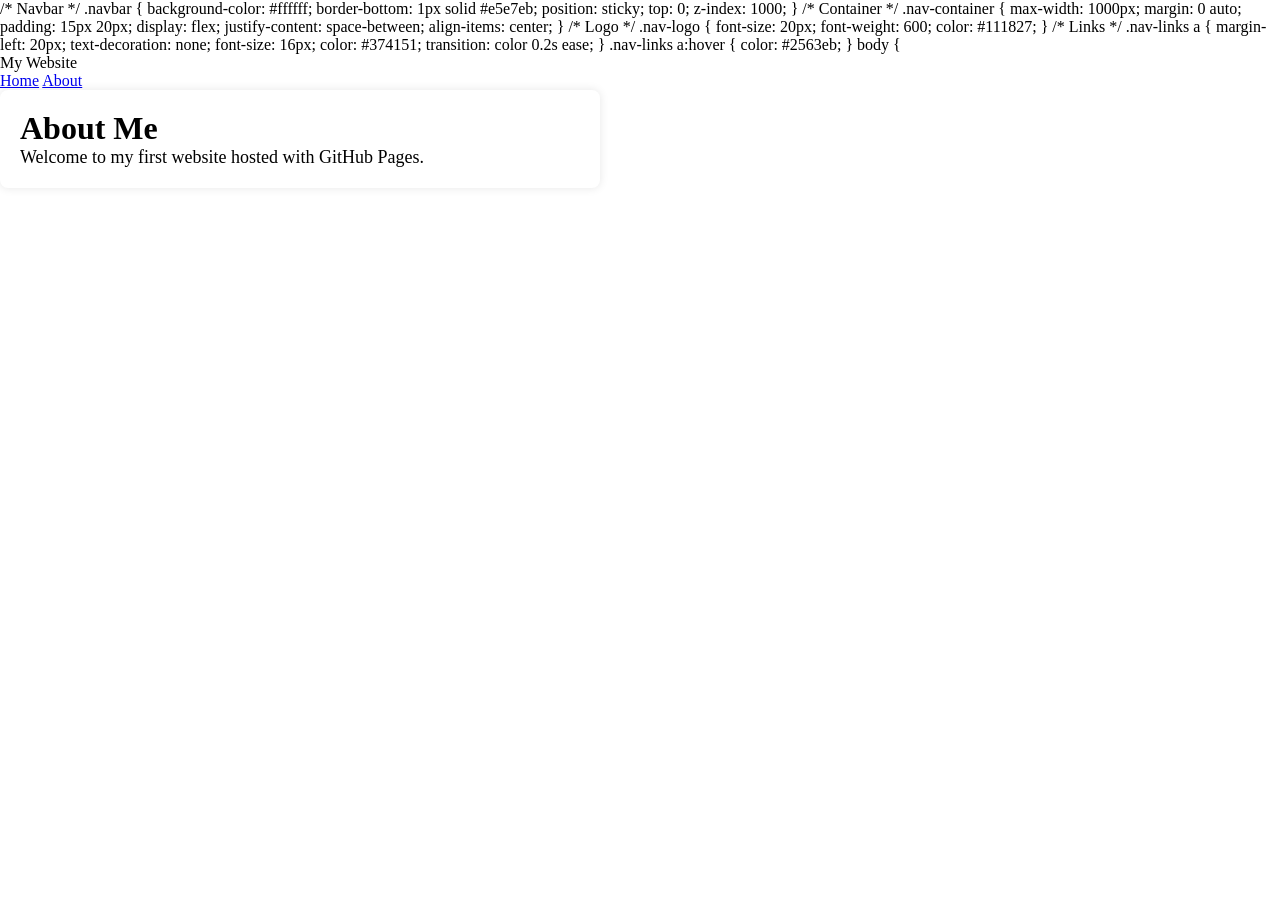
==== about.html @ 47076686 "Update about.html" ====
<!DOCTYPE html>
<html>
<head>
    <meta charset="UTF-8">
    <title>About Me</title>
    <style>
        /* Reset default browser spacing */
* {
    margin: 0;
    padding: 0;
    box-sizing: border-box;
}

            font-family: Arial, sans-serif;
            background: #f0f7ff;
            padding: 40px;
        }
        h1 {
            color: #0057b7;
        }
        p {
            font-size: 18px;
        }
        .box {
            padding: 20px;
            background: white;
            border-radius: 8px;
            box-shadow: 0px 0px 10px rgba(0,0,0,0.1);
            max-width: 600px;
        }
    </style>
</head>
<body>
    /* Navbar */
.navbar {
    background-color: #ffffff;
    border-bottom: 1px solid #e5e7eb;
    position: sticky;
    top: 0;
    z-index: 1000;
}

/* Container */
.nav-container {
    max-width: 1000px;
    margin: 0 auto;
    padding: 15px 20px;
    display: flex;
    justify-content: space-between;
    align-items: center;
}

/* Logo */
.nav-logo {
    font-size: 20px;
    font-weight: 600;
    color: #111827;
}

/* Links */
.nav-links a {
    margin-left: 20px;
    text-decoration: none;
    font-size: 16px;
    color: #374151;
    transition: color 0.2s ease;
}

.nav-links a:hover {
    color: #2563eb;
}
        body {
            <nav class="navbar">
    <div class="nav-container">
        <div class="nav-logo">
            My Website
        </div>
        <div class="nav-links">
            <a href="index.html">Home</a>
            <a href="about.html">About</a>
        </div>
    </div>
</nav>
    <div class="box">
        <h1>About Me</h1>
        <p>Welcome to my first website hosted with GitHub Pages.</p>
    </div>
</body>
</html>
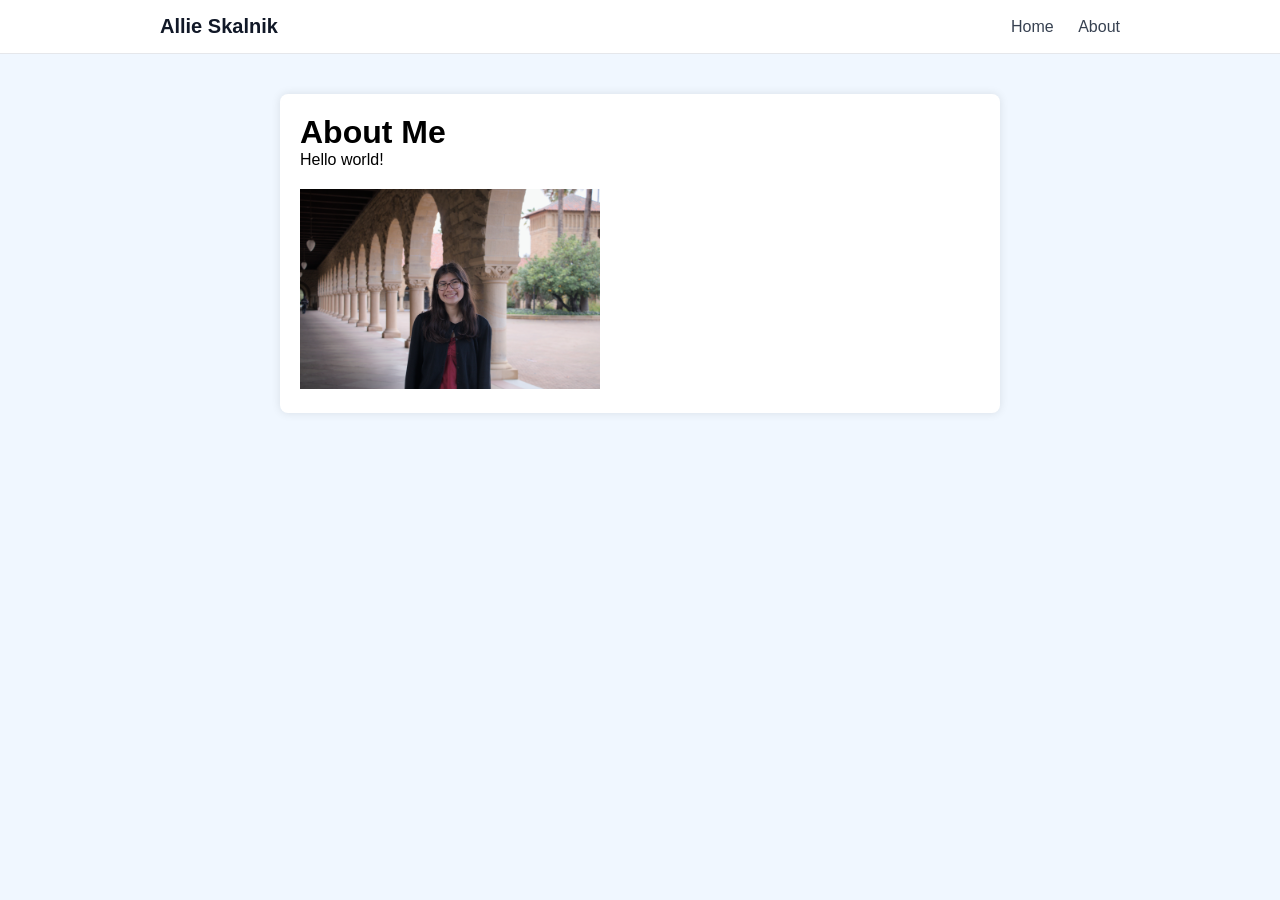
==== commit e453bc6a: "Update about.html" ====
--- a/about.html
+++ b/about.html
@@ -3,87 +3,94 @@
 <head>
     <meta charset="UTF-8">
     <title>About Me</title>
+
     <style>
         /* Reset default browser spacing */
-* {
-    margin: 0;
-    padding: 0;
-    box-sizing: border-box;
-}
+        * {
+            margin: 0;
+            padding: 0;
+            box-sizing: border-box;
+        }
 
+        body {
             font-family: Arial, sans-serif;
             background: #f0f7ff;
+        }
+
+        /* Navbar */
+        .navbar {
+            background-color: #ffffff;
+            border-bottom: 1px solid #e5e7eb;
+            position: sticky;
+            top: 0;
+            z-index: 1000;
+        }
+
+        .nav-container {
+            max-width: 1000px;
+            margin: 0 auto;
+            padding: 15px 20px;
+            display: flex;
+            justify-content: space-between;
+            align-items: center;
+        }
+
+        .nav-logo {
+            font-size: 20px;
+            font-weight: 600;
+            color: #111827;
+        }
+
+        .nav-links a {
+            margin-left: 20px;
+            text-decoration: none;
+            font-size: 16px;
+            color: #374151;
+            transition: color 0.2s ease;
+        }
+
+        .nav-links a:hover {
+            color: #2563eb;
+        }
+
+        /* Main content */
+        main {
             padding: 40px;
+            max-width: 800px;
+            margin: auto;
         }
-        h1 {
-            color: #0057b7;
-        }
-        p {
-            font-size: 18px;
-        }
+
         .box {
             padding: 20px;
             background: white;
             border-radius: 8px;
             box-shadow: 0px 0px 10px rgba(0,0,0,0.1);
-            max-width: 600px;
         }
     </style>
 </head>
+
 <body>
-    /* Navbar */
-.navbar {
-    background-color: #ffffff;
-    border-bottom: 1px solid #e5e7eb;
-    position: sticky;
-    top: 0;
-    z-index: 1000;
-}
 
-/* Container */
-.nav-container {
-    max-width: 1000px;
-    margin: 0 auto;
-    padding: 15px 20px;
-    display: flex;
-    justify-content: space-between;
-    align-items: center;
-}
+    <!-- NAVBAR -->
+    <nav class="navbar">
+        <div class="nav-container">
+            <div class="nav-logo">Allie Skalnik</div>
+            <div class="nav-links">
+                <a href="index.html">Home</a>
+                <a href="about.html">About</a>
+            </div>
+        </div>
+    </nav>
 
-/* Logo */
-.nav-logo {
-    font-size: 20px;
-    font-weight: 600;
-    color: #111827;
-}
+    <!-- PAGE CONTENT -->
+    <main>
+        <div class="box">
+            <h1>About Me</h1>
+            <p>Hello world!</p>
 
-/* Links */
-.nav-links a {
-    margin-left: 20px;
-    text-decoration: none;
-    font-size: 16px;
-    color: #374151;
-    transition: color 0.2s ease;
-}
+            <img src="images/IMG_4866.jpg" width="300" style="margin-top:20px;">
+        </div>
+    </main>
 
-.nav-links a:hover {
-    color: #2563eb;
-}
-        body {
-            <nav class="navbar">
-    <div class="nav-container">
-        <div class="nav-logo">
-            My Website
-        </div>
-        <div class="nav-links">
-            <a href="index.html">Home</a>
-            <a href="about.html">About</a>
-        </div>
-    </div>
-</nav>
-    <div class="box">
-        <h1>About Me</h1>
-        <p>Welcome to my first website hosted with GitHub Pages.</p>
-    </div>
 </body>
 </html>
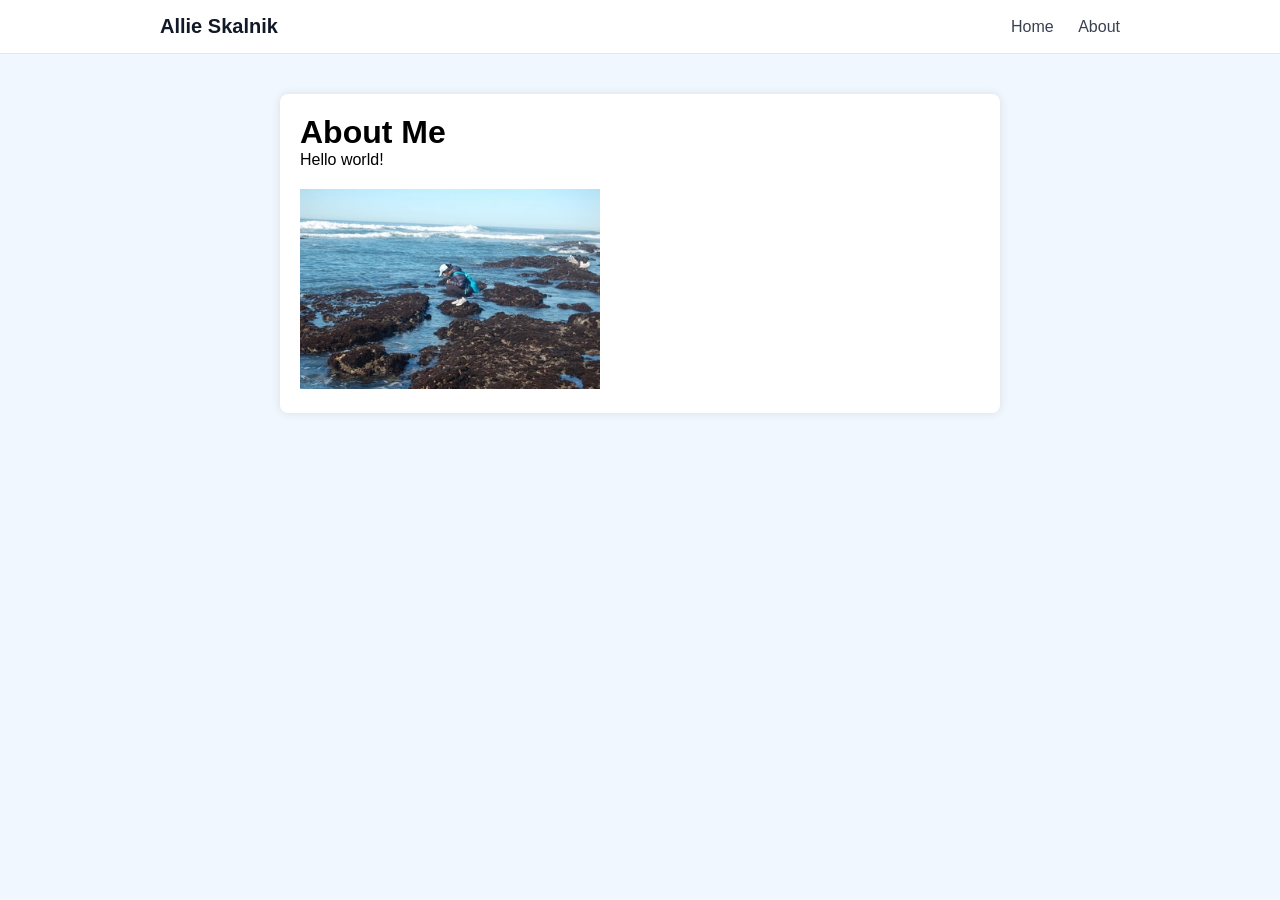
==== commit f619ba2f: "Update about.html" ====
--- a/about.html
+++ b/about.html
@@ -88,7 +88,7 @@
             <h1>About Me</h1>
             <p>Hello world!</p>
 
-            <img src="images/IMG_4866.jpg" width="300" style="margin-top:20px;">
+            <img src="images/09403C8F-CD41-4C44-B685-CED16EF89EC8_4_5005_c.jpeg" width="300" style="margin-top:20px;">
         </div>
     </main>
 
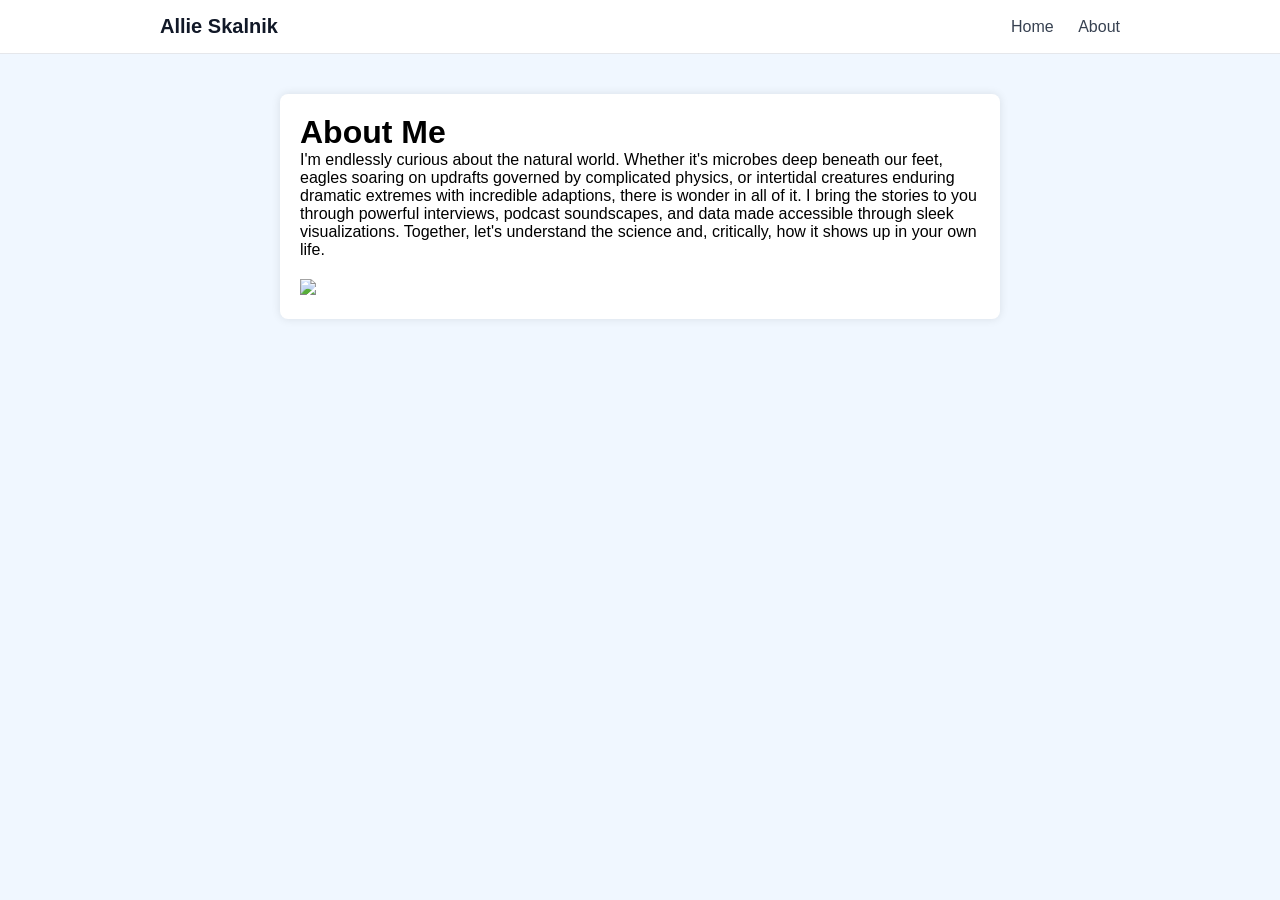
==== commit 6c1900b9: "Update about.html" ====
--- a/about.html
+++ b/about.html
@@ -86,9 +86,9 @@
     <main>
         <div class="box">
             <h1>About Me</h1>
-            <p>Hello world!</p>
+            <p>I'm endlessly curious about the natural world. Whether it's microbes deep beneath our feet, eagles soaring on updrafts governed by complicated physics, or intertidal creatures enduring dramatic extremes with incredible adaptions, there is wonder in all of it. I bring the stories to you through powerful interviews, podcast soundscapes, and data made accessible through sleek visualizations. Together, let's understand the science and, critically, how it shows up in your own life.</p>
 
-            <img src="images/09403C8F-CD41-4C44-B685-CED16EF89EC8_4_5005_c.jpeg" width="300" style="margin-top:20px;">
+            <img src="images/DSC_3576.JPG" width="300" style="margin-top:20px;">
         </div>
     </main>
 
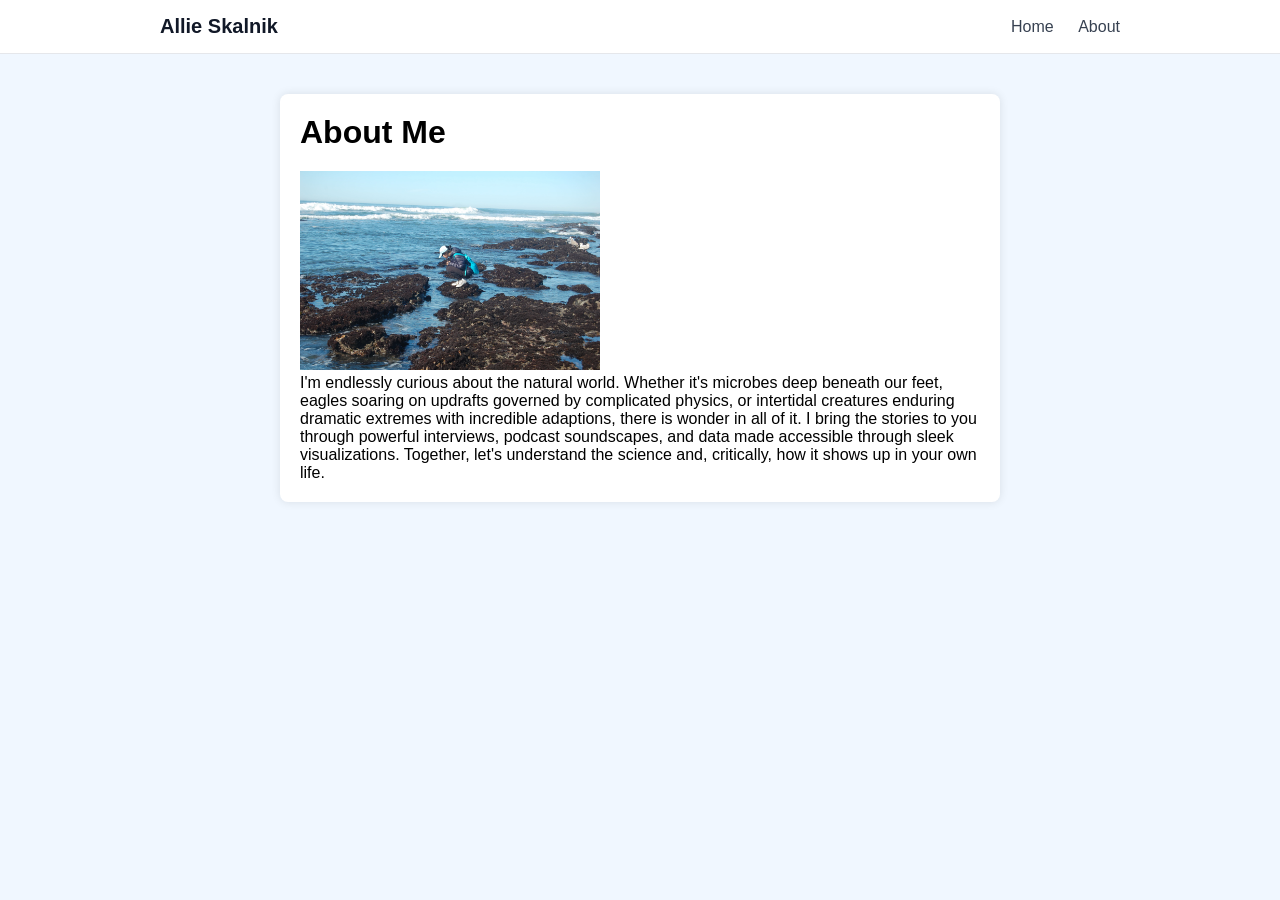
==== commit fecaed41: "Update about.html" ====
--- a/about.html
+++ b/about.html
@@ -86,9 +86,10 @@
     <main>
         <div class="box">
             <h1>About Me</h1>
+            <img src="images/DSC_3576.JPG" width="300" style="margin-top:20px;">
             <p>I'm endlessly curious about the natural world. Whether it's microbes deep beneath our feet, eagles soaring on updrafts governed by complicated physics, or intertidal creatures enduring dramatic extremes with incredible adaptions, there is wonder in all of it. I bring the stories to you through powerful interviews, podcast soundscapes, and data made accessible through sleek visualizations. Together, let's understand the science and, critically, how it shows up in your own life.</p>
 
-            <img src="images/DSC_3576.JPG" width="300" style="margin-top:20px;">
+         
         </div>
     </main>
 
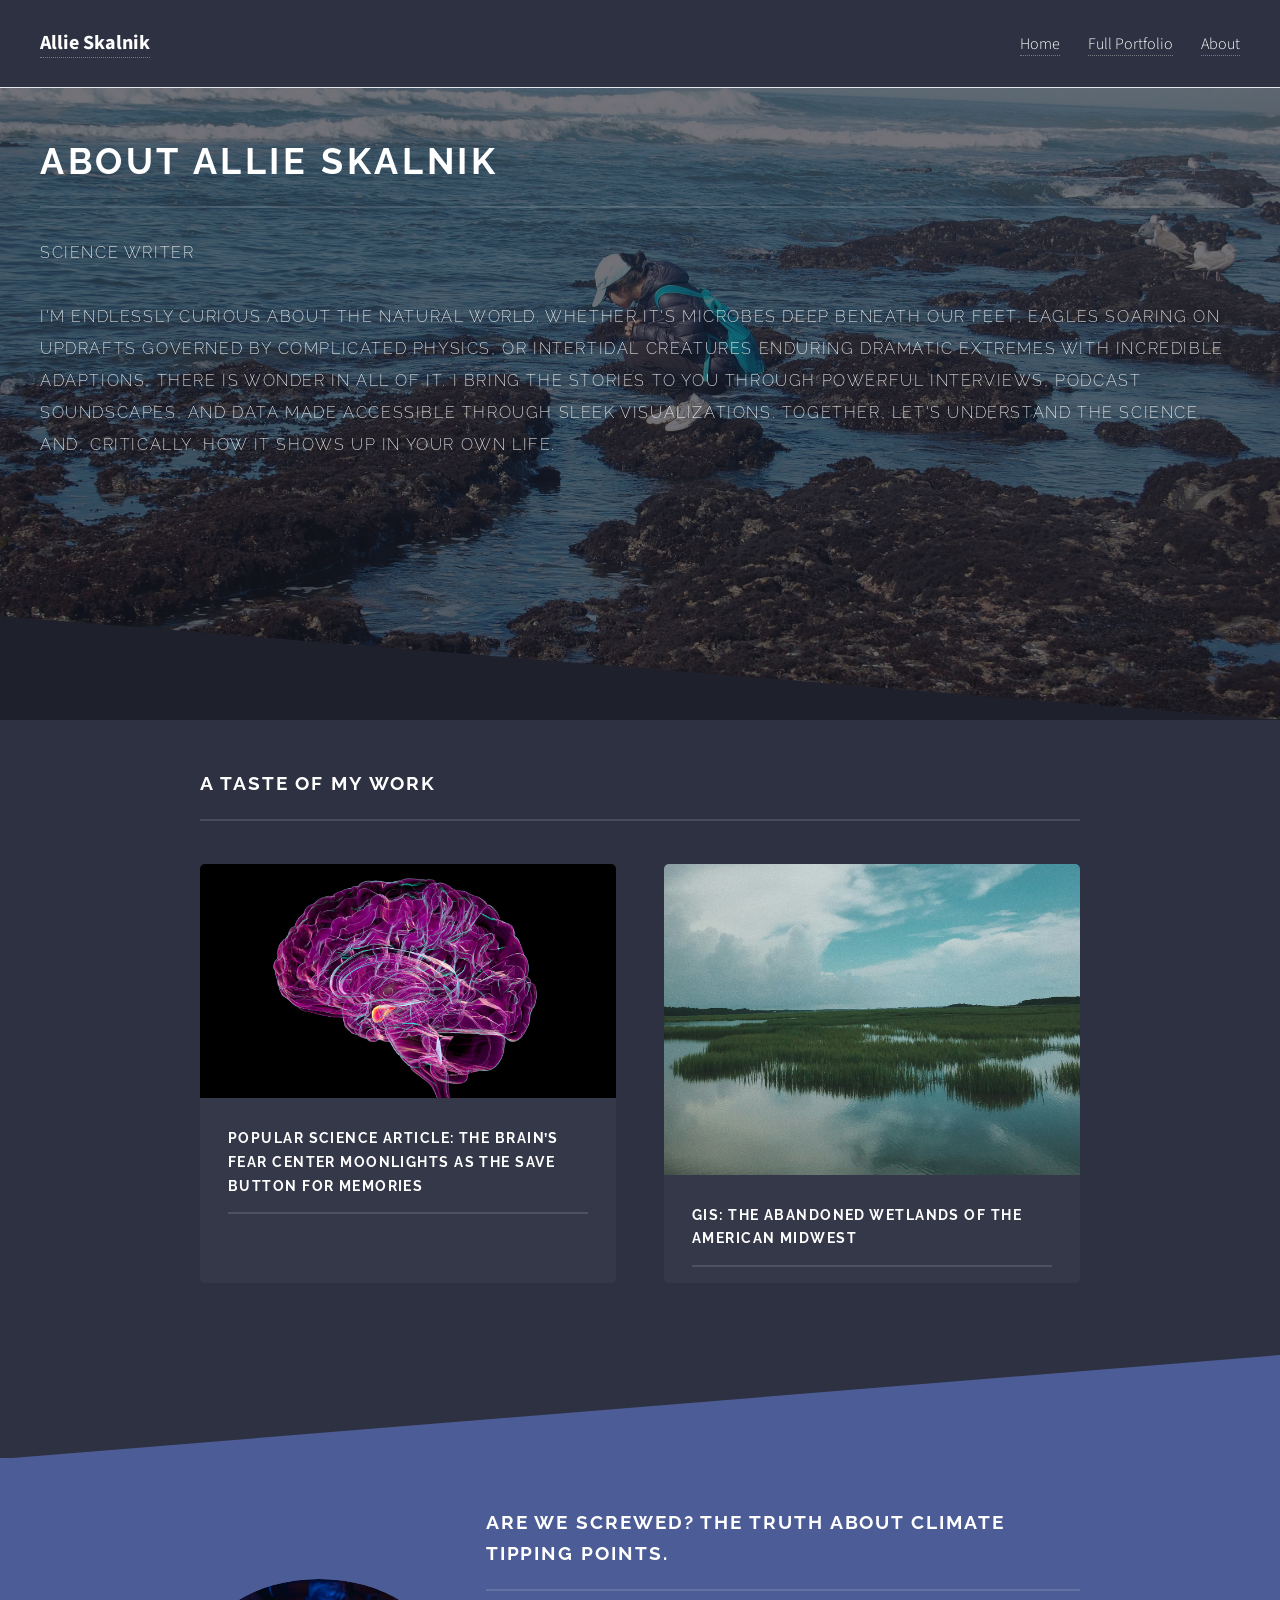
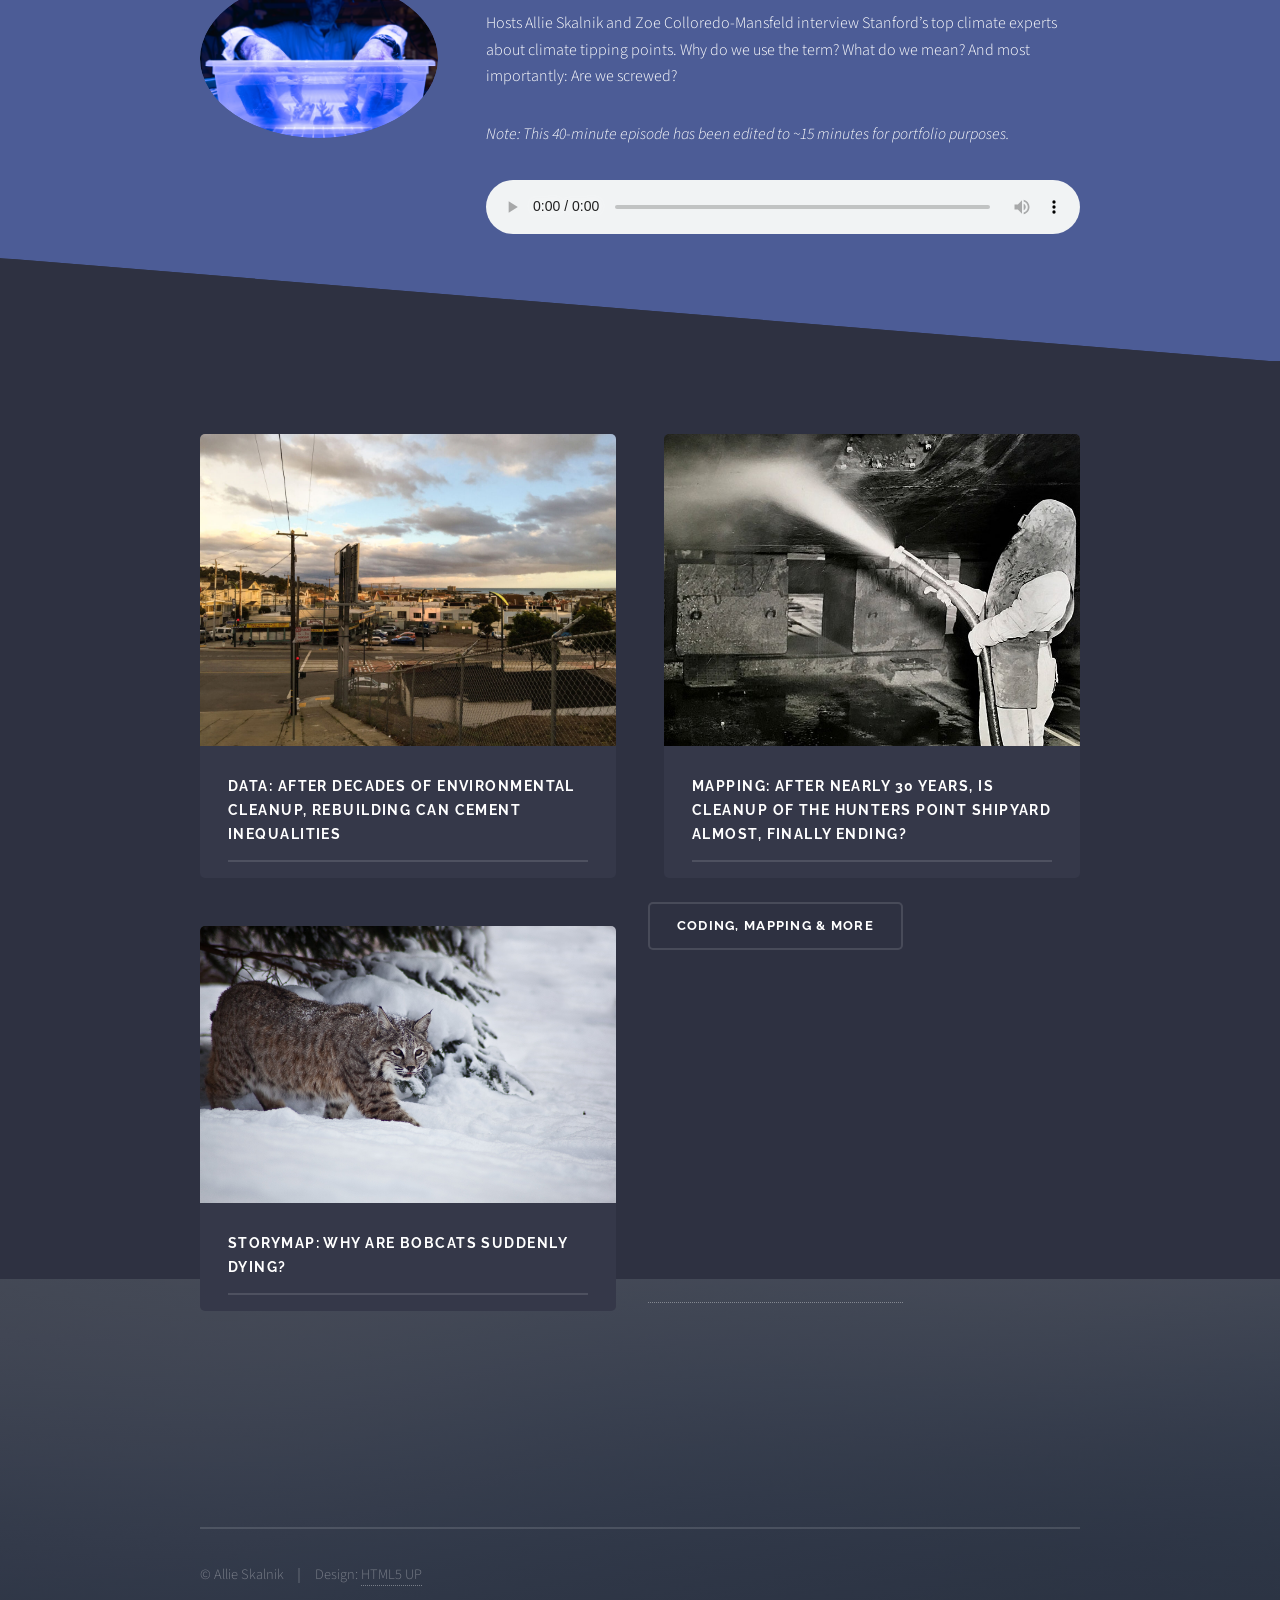
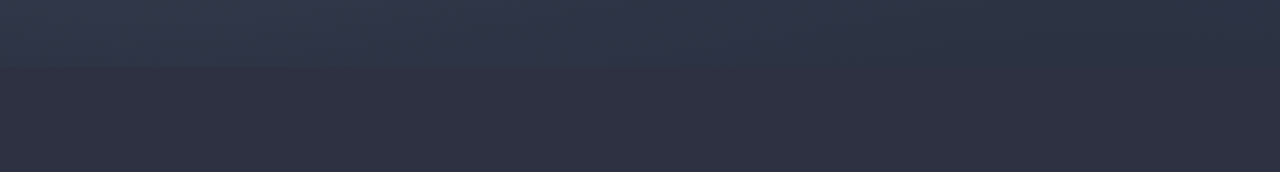
==== commit 1a2d25c4: "Update about.html" ====
--- a/about.html
+++ b/about.html
@@ -1,97 +1,149 @@
-<!DOCTYPE html>
+<!DOCTYPE HTML>
+<!--
+	Solid State by HTML5 UP
+	html5up.net | @ajlkn
+	Free for personal and commercial use under the CCA 3.0 license (html5up.net/license)
+-->
 <html>
-<head>
-    <meta charset="UTF-8">
-    <title>About Me</title>
+	<head>
+		<title>Allie Skalnik Portfolio</title>
+		<meta charset="utf-8" />
+		<meta name="viewport" content="width=device-width, initial-scale=1, user-scalable=no" />
+		<link rel="stylesheet" href="assets/css/main.css" />
+		<noscript><link rel="stylesheet" href="assets/css/noscript.css" /></noscript>
+	</head>
+	<body class="is-preload">
 
-    <style>
-        /* Reset default browser spacing */
-        * {
-            margin: 0;
-            padding: 0;
-            box-sizing: border-box;
-        }
+		<!-- Page Wrapper -->
+			<div id="page-wrapper">
 
-        body {
-            font-family: Arial, sans-serif;
-            background: #f0f7ff;
-        }
+				<!-- Header -->
+					<header id="header">
+					<div class="nav-bar">
+						<div class="nav-left">
+							<a href="index.html" class="logo">Allie Skalnik</a>
+						</div>
+						
+						<div class="nav-right">
+							<a href="index.html">Home</a>
+							<a href="portfolio.html">Full Portfolio</a>
+							<a href="about.html">About</a>
+						</div>
+					</div>
+				</header>
 
-        /* Navbar */
-        .navbar {
-            background-color: #ffffff;
-            border-bottom: 1px solid #e5e7eb;
-            position: sticky;
-            top: 0;
-            z-index: 1000;
-        }
+				<!-- Banner -->
+					<section id="banner" style="background-image: url('images/DSC_3576.JPG');">
+						<div class="inner banner-flex">
+							<div class="banner-text">
+								<h2>About Allie Skalnik</h2>
+								<p>Science Writer</p>
+                                <p>I'm endlessly curious about the natural world. Whether it's microbes deep beneath our feet, eagles soaring on updrafts governed by complicated physics, or intertidal creatures enduring dramatic extremes with incredible adaptions, there is wonder in all of it. I bring the stories to you through powerful interviews, podcast soundscapes, and data made accessible through sleek visualizations. Together, let's understand the science and, critically, how it shows up in your own life.</p>
+							
+					</section>
 
-        .nav-container {
-            max-width: 1000px;
-            margin: 0 auto;
-            padding: 15px 20px;
-            display: flex;
-            justify-content: space-between;
-            align-items: center;
-        }
+				<!-- Wrapper -->
+					<section id="wrapper">
 
-        .nav-logo {
-            font-size: 20px;
-            font-weight: 600;
-            color: #111827;
-        }
+<!-- A taste of my work -->
+<section id="four" class="wrapper alt style1">
+	<div class="inner">
+		<h2 class="major">A taste of my work</h2>
 
-        .nav-links a {
-            margin-left: 20px;
-            text-decoration: none;
-            font-size: 16px;
-            color: #374151;
-            transition: color 0.2s ease;
-        }
+		<section class="features">
 
-        .nav-links a:hover {
-            color: #2563eb;
-        }
+			<article>
+				<a href="https://www.sciencenews.org/article/brain-amygdala-neuron-saves-memories" class="image">
+					<img src="images/article26.jpg" alt="" />
+				</a>
+				<h3 class="major">Popular science article: The brain’s fear center moonlights as the save button for memories</h3>
+			</article>
 
-        /* Main content */
-        main {
-            padding: 40px;
-            max-width: 800px;
-            margin: auto;
-        }
+			<article>
+				<a href="https://storymaps.arcgis.com/stories/51f73ac2836f496fa239f3d05a4174ec" class="image">
+					<img src="images/article19.jpg" alt="" />
+				</a>
+				<h3 class="major">GIS: The abandoned wetlands of the American Midwest</h3>
+			</article>
+			
 
-        .box {
-            padding: 20px;
-            background: white;
-            border-radius: 8px;
-            box-shadow: 0px 0px 10px rgba(0,0,0,0.1);
-        }
-    </style>
-</head>
+  		</section>
+	</div>
 
-<body>
+						<!-- Featured Audio Section -->
+<section id="one" class="wrapper spotlight style1">
+	<div class="inner">
+		<a href="#" class="image"><img src="images/audio-feature.jpeg" alt="" /></a>
+		<div class="content">
+			<h2 class="major">Are we screwed? The truth about climate tipping points.</h2>
+			<p>
+				Hosts Allie Skalnik and Zoe Colloredo-Mansfeld interview Stanford’s top climate experts about climate tipping points. 
+				Why do we use the term? What do we mean? And most importantly: Are we screwed?
+			</p>
+			<p><em>Note: This 40-minute episode has been edited to ~15 minutes for portfolio purposes.</em></p>
 
-    <!-- NAVBAR -->
-    <nav class="navbar">
-        <div class="nav-container">
-            <div class="nav-logo">Allie Skalnik</div>
-            <div class="nav-links">
-                <a href="index.html">Home</a>
-                <a href="about.html">About</a>
-            </div>
-        </div>
-    </nav>
+			<audio controls style="width:100%;">
+				<source src="images/podcast-snippet.mp3" type="audio/mpeg">
+			</audio>
+		</div>
+	</div>
+</section>
 
-    <!-- PAGE CONTENT -->
-    <main>
-        <div class="box">
-            <h1>About Me</h1>
-            <img src="images/DSC_3576.JPG" width="300" style="margin-top:20px;">
-            <p>I'm endlessly curious about the natural world. Whether it's microbes deep beneath our feet, eagles soaring on updrafts governed by complicated physics, or intertidal creatures enduring dramatic extremes with incredible adaptions, there is wonder in all of it. I bring the stories to you through powerful interviews, podcast soundscapes, and data made accessible through sleek visualizations. Together, let's understand the science and, critically, how it shows up in your own life.</p>
+<!-- A taste of my work -->
+<section id="four" class="wrapper alt style1">
+	<div class="inner">
 
-         
-        </div>
-    </main>
+		<section class="features">
 
-</body>
+            <article>
+				<a href="https://andthewest.stanford.edu/2026/after-decades-of-environmental-cleanup-rebuilding-can-cement-inequalities/" class="image">
+					<img src="images/article0.jpg" alt="" />
+				</a>
+				<h3 class="major">Data: After decades of environmental cleanup, rebuilding can cement inequalities</h3>
+			</article>
+            
+			<article>
+				<a href="https://missionlocal.org/2025/10/sf-hunters-point-shipyard-superfund-timeline/" class="image">
+					<img src="images/article1.jpeg" alt="" />
+				</a>
+				<h3 class="major">Mapping: After nearly 30 years, is cleanup of the Hunters Point Shipyard almost, finally ending?</h3>
+			</article>
+
+			<article>
+				<a href="https://storymaps.arcgis.com/stories/4eab6ba2f1894ec8ad76f4144fd18264" class="image">
+					<img src="images/article20.jpg" alt="" />
+				</a>
+				<h3 class="major">Storymap: Why are bobcats suddenly dying?</h3>
+			</article>
+
+			<ul class="actions">
+			<a href="https://stanford.digication.com/allie-skalniks-nsc-eportfolio/home">
+				<button>Coding, Mapping & More</button>
+			</a>
+										
+
+		</section>
+	</div>
+
+
+				<!-- Footer -->
+					<section id="footer">
+						<div class="inner">
+							<ul class="copyright">
+								<li>&copy; Allie Skalnik</li><li>Design: <a href="http://html5up.net">HTML5 UP</a></li>
+							</ul>
+						</div>
+					</section>
+
+			</div>
+
+		<!-- Scripts -->
+			<script src="assets/js/jquery.min.js"></script>
+			<script src="assets/js/jquery.scrollex.min.js"></script>
+			<script src="assets/js/browser.min.js"></script>
+			<script src="assets/js/breakpoints.min.js"></script>
+			<script src="assets/js/util.js"></script>
+			<script src="assets/js/main.js"></script>
+
+	</body>
 </html>
--- a/assets/css/main.css
+++ b/assets/css/main.css
@@ -0,0 +1,4283 @@
+@import url(fontawesome-all.min.css);
+@import url("https://fonts.googleapis.com/css?family=Raleway:200,700|Source+Sans+Pro:300,600,300italic,600italic");
+
+/*
+	Solid State by HTML5 UP
+	html5up.net | @ajlkn
+	Free for personal and commercial use under the CCA 3.0 license (html5up.net/license)
+*/
+
+html, body, div, span, applet, object,
+iframe, h1, h2, h3, h4, h5, h6, p, blockquote,
+pre, a, abbr, acronym, address, big, cite,
+code, del, dfn, em, img, ins, kbd, q, s, samp,
+small, strike, strong, sub, sup, tt, var, b,
+u, i, center, dl, dt, dd, ol, ul, li, fieldset,
+form, label, legend, table, caption, tbody,
+tfoot, thead, tr, th, td, article, aside,
+canvas, details, embed, figure, figcaption,
+footer, header, hgroup, menu, nav, output, ruby,
+section, summary, time, mark, audio, video {
+	margin: 0;
+	padding: 0;
+	border: 0;
+	font-size: 100%;
+	font: inherit;
+	vertical-align: baseline;}
+
+article, aside, details, figcaption, figure,
+footer, header, hgroup, menu, nav, section {
+	display: block;}
+
+body {
+	line-height: 1;
+}
+
+ol, ul {
+	list-style: none;
+}
+
+blockquote, q {
+	quotes: none;
+}
+
+	blockquote:before, blockquote:after, q:before, q:after {
+		content: '';
+		content: none;
+	}
+
+table {
+	border-collapse: collapse;
+	border-spacing: 0;
+}
+
+body {
+	-webkit-text-size-adjust: none;
+}
+
+mark {
+	background-color: transparent;
+	color: inherit;
+}
+
+input::-moz-focus-inner {
+	border: 0;
+	padding: 0;
+}
+
+input, select, textarea {
+	-moz-appearance: none;
+	-webkit-appearance: none;
+	-ms-appearance: none;
+	appearance: none;
+}
+
+/* Basic */
+
+	@-ms-viewport {
+		width: device-width;
+	}
+
+	body {
+		-ms-overflow-style: scrollbar;
+	}
+
+	@media screen and (max-width: 480px) {
+
+		html, body {
+			min-width: 320px;
+		}
+
+	}
+
+	html {
+		box-sizing: border-box;
+	}
+
+	*, *:before, *:after {
+		box-sizing: inherit;
+	}
+
+	body {
+		background-color: #2e3141;
+		background-image: linear-gradient(to top, rgba(46, 49, 65, 0.8), rgba(46, 49, 65, 0.8)), url("../../images/bg.jpg");
+		background-size: auto,
+ cover;
+		background-attachment: fixed,
+ fixed;
+		background-position: center,
+ center;
+	}
+
+		body.is-preload *, body.is-preload *:before, body.is-preload *:after {
+			-moz-animation: none !important;
+			-webkit-animation: none !important;
+			-ms-animation: none !important;
+			animation: none !important;
+			-moz-transition: none !important;
+			-webkit-transition: none !important;
+			-ms-transition: none !important;
+			transition: none !important;
+		}
+
+/* Type */
+
+	body, input, select, textarea {
+		color: #ffffff;
+		font-family: "Source Sans Pro", Helvetica, sans-serif;
+		font-size: 16.5pt;
+		font-weight: 300;
+		line-height: 1.65;
+	}
+
+		@media screen and (max-width: 1680px) {
+
+			body, input, select, textarea {
+				font-size: 13pt;
+			}
+
+		}
+
+		@media screen and (max-width: 1280px) {
+
+			body, input, select, textarea {
+				font-size: 12pt;
+			}
+
+		}
+
+		@media screen and (max-width: 980px) {
+
+			body, input, select, textarea {
+				font-size: 12pt;
+			}
+
+		}
+
+		@media screen and (max-width: 736px) {
+
+			body, input, select, textarea {
+				font-size: 12pt;
+			}
+
+		}
+
+		@media screen and (max-width: 480px) {
+
+			body, input, select, textarea {
+				font-size: 12pt;
+			}
+
+		}
+
+	a {
+		-moz-transition: color 0.2s ease-in-out, border-bottom-color 0.2s ease-in-out;
+		-webkit-transition: color 0.2s ease-in-out, border-bottom-color 0.2s ease-in-out;
+		-ms-transition: color 0.2s ease-in-out, border-bottom-color 0.2s ease-in-out;
+		transition: color 0.2s ease-in-out, border-bottom-color 0.2s ease-in-out;
+		border-bottom: dotted 1px rgba(255, 255, 255, 0.35);
+		color: #ffffff;
+		text-decoration: none;
+	}
+
+		a:hover {
+			border-bottom-color: transparent;
+			color: #ffffff !important;
+		}
+
+		a.special:not(.button) {
+			text-decoration: none;
+			border-bottom: 0;
+			display: block;
+			font-family: Raleway, Helvetica, sans-serif;
+			font-size: 0.8em;
+			font-weight: 700;
+			letter-spacing: 0.1em;
+			margin: 0 0 2em 0;
+			text-transform: uppercase;
+		}
+
+			a.special:not(.button):before {
+				-moz-osx-font-smoothing: grayscale;
+				-webkit-font-smoothing: antialiased;
+				display: inline-block;
+				font-style: normal;
+				font-variant: normal;
+				text-rendering: auto;
+				line-height: 1;
+				text-transform: none !important;
+				font-family: 'Font Awesome 5 Free';
+				font-weight: 900;
+			}
+
+			a.special:not(.button):before {
+				-moz-transition: background-color 0.2s ease-in-out;
+				-webkit-transition: background-color 0.2s ease-in-out;
+				-ms-transition: background-color 0.2s ease-in-out;
+				transition: background-color 0.2s ease-in-out;
+				border-radius: 100%;
+				border: solid 2px rgba(255, 255, 255, 0.125);
+				content: '\f105';
+				display: inline-block;
+				font-size: 1.25em;
+				height: 2em;
+				line-height: 1.75em;
+				margin-right: 0.85em;
+				text-align: center;
+				text-indent: 0.15em;
+				vertical-align: middle;
+				width: 2em;
+			}
+
+			a.special:not(.button):hover:before {
+				background-color: rgba(255, 255, 255, 0.025);
+			}
+
+			a.special:not(.button):active:before {
+				background-color: rgba(255, 255, 255, 0.075);
+			}
+
+	strong, b {
+		color: #ffffff;
+		font-weight: 600;
+	}
+
+	em, i {
+		font-style: italic;
+	}
+
+	p {
+		margin: 0 0 2em 0;
+	}
+
+	h1, h2, h3, h4, h5, h6 {
+		color: #ffffff;
+		font-family: Raleway, Helvetica, sans-serif;
+		font-weight: 700;
+		letter-spacing: 0.1em;
+		margin: 0 0 1em 0;
+		text-transform: uppercase;
+	}
+
+		h1 a, h2 a, h3 a, h4 a, h5 a, h6 a {
+			color: inherit;
+			text-decoration: none;
+			border-bottom: 0;
+		}
+
+		h1 span, h2 span, h3 span, h4 span, h5 span, h6 span {
+			font-weight: 200;
+		}
+
+		h1.major, h2.major, h3.major, h4.major, h5.major, h6.major {
+			padding-bottom: 1em;
+			border-bottom: solid 2px rgba(255, 255, 255, 0.125);
+		}
+
+	h2 {
+		font-size: 1.2em;
+	}
+
+	h3 {
+		font-size: 0.9em;
+	}
+
+	h4 {
+		font-size: 0.7em;
+	}
+
+	h5 {
+		font-size: 0.7em;
+	}
+
+	h6 {
+		font-size: 0.7em;
+	}
+
+	@media screen and (max-width: 736px) {
+
+		h2 {
+			font-size: 1em;
+		}
+
+		h3 {
+			font-size: 0.8em;
+		}
+
+	}
+
+	sub {
+		font-size: 0.8em;
+		position: relative;
+		top: 0.5em;
+	}
+
+	sup {
+		font-size: 0.8em;
+		position: relative;
+		top: -0.5em;
+	}
+
+	blockquote {
+		border-left: solid 4px rgba(255, 255, 255, 0.125);
+		font-style: italic;
+		margin: 0 0 2em 0;
+		padding: 0.5em 0 0.5em 2em;
+	}
+
+	code {
+		background: rgba(255, 255, 255, 0.025);
+		border-radius: 5px;
+		border: solid 2px rgba(255, 255, 255, 0.125);
+		font-family: "Courier New", monospace;
+		font-size: 0.9em;
+		margin: 0 0.25em;
+		padding: 0.25em 0.65em;
+	}
+
+	pre {
+		-webkit-overflow-scrolling: touch;
+		font-family: "Courier New", monospace;
+		font-size: 0.9em;
+		margin: 0 0 2em 0;
+	}
+
+		pre code {
+			display: block;
+			line-height: 1.75em;
+			padding: 1em 1.5em;
+			overflow-x: auto;
+		}
+
+	hr {
+		border: 0;
+		border-bottom: solid 2px rgba(255, 255, 255, 0.125);
+		margin: 2.5em 0;
+	}
+
+		hr.major {
+			margin: 4em 0;
+		}
+
+	.align-left {
+		text-align: left;
+	}
+
+	.align-center {
+		text-align: center;
+	}
+
+	.align-right {
+		text-align: right;
+	}
+
+/* Row */
+
+	.row {
+		display: flex;
+		flex-wrap: wrap;
+		box-sizing: border-box;
+		align-items: stretch;
+	}
+
+		.row > * {
+			box-sizing: border-box;
+		}
+
+		.row.gtr-uniform > * > :last-child {
+			margin-bottom: 0;
+		}
+
+		.row.aln-left {
+			justify-content: flex-start;
+		}
+
+		.row.aln-center {
+			justify-content: center;
+		}
+
+		.row.aln-right {
+			justify-content: flex-end;
+		}
+
+		.row.aln-top {
+			align-items: flex-start;
+		}
+
+		.row.aln-middle {
+			align-items: center;
+		}
+
+		.row.aln-bottom {
+			align-items: flex-end;
+		}
+
+		.row > .imp {
+			order: -1;
+		}
+
+		.row > .col-1 {
+			width: 8.33333%;
+		}
+
+		.row > .off-1 {
+			margin-left: 8.33333%;
+		}
+
+		.row > .col-2 {
+			width: 16.66667%;
+		}
+
+		.row > .off-2 {
+			margin-left: 16.66667%;
+		}
+
+		.row > .col-3 {
+			width: 25%;
+		}
+
+		.row > .off-3 {
+			margin-left: 25%;
+		}
+
+		.row > .col-4 {
+			width: 33.33333%;
+		}
+
+		.row > .off-4 {
+			margin-left: 33.33333%;
+		}
+
+		.row > .col-5 {
+			width: 41.66667%;
+		}
+
+		.row > .off-5 {
+			margin-left: 41.66667%;
+		}
+
+		.row > .col-6 {
+			width: 50%;
+		}
+
+		.row > .off-6 {
+			margin-left: 50%;
+		}
+
+		.row > .col-7 {
+			width: 58.33333%;
+		}
+
+		.row > .off-7 {
+			margin-left: 58.33333%;
+		}
+
+		.row > .col-8 {
+			width: 66.66667%;
+		}
+
+		.row > .off-8 {
+			margin-left: 66.66667%;
+		}
+
+		.row > .col-9 {
+			width: 75%;
+		}
+
+		.row > .off-9 {
+			margin-left: 75%;
+		}
+
+		.row > .col-10 {
+			width: 83.33333%;
+		}
+
+		.row > .off-10 {
+			margin-left: 83.33333%;
+		}
+
+		.row > .col-11 {
+			width: 91.66667%;
+		}
+
+		.row > .off-11 {
+			margin-left: 91.66667%;
+		}
+
+		.row > .col-12 {
+			width: 100%;
+		}
+
+		.row > .off-12 {
+			margin-left: 100%;
+		}
+
+		.row.gtr-0 {
+			margin-top: 0;
+			margin-left: 0em;
+		}
+
+			.row.gtr-0 > * {
+				padding: 0 0 0 0em;
+			}
+
+			.row.gtr-0.gtr-uniform {
+				margin-top: 0em;
+			}
+
+				.row.gtr-0.gtr-uniform > * {
+					padding-top: 0em;
+				}
+
+		.row.gtr-25 {
+			margin-top: 0;
+			margin-left: -0.4375em;
+		}
+
+			.row.gtr-25 > * {
+				padding: 0 0 0 0.4375em;
+			}
+
+			.row.gtr-25.gtr-uniform {
+				margin-top: -0.4375em;
+			}
+
+				.row.gtr-25.gtr-uniform > * {
+					padding-top: 0.4375em;
+				}
+
+		.row.gtr-50 {
+			margin-top: 0;
+			margin-left: -0.875em;
+		}
+
+			.row.gtr-50 > * {
+				padding: 0 0 0 0.875em;
+			}
+
+			.row.gtr-50.gtr-uniform {
+				margin-top: -0.875em;
+			}
+
+				.row.gtr-50.gtr-uniform > * {
+					padding-top: 0.875em;
+				}
+
+		.row {
+			margin-top: 0;
+			margin-left: -1.75em;
+		}
+
+			.row > * {
+				padding: 0 0 0 1.75em;
+			}
+
+			.row.gtr-uniform {
+				margin-top: -1.75em;
+			}
+
+				.row.gtr-uniform > * {
+					padding-top: 1.75em;
+				}
+
+		.row.gtr-150 {
+			margin-top: 0;
+			margin-left: -2.625em;
+		}
+
+			.row.gtr-150 > * {
+				padding: 0 0 0 2.625em;
+			}
+
+			.row.gtr-150.gtr-uniform {
+				margin-top: -2.625em;
+			}
+
+				.row.gtr-150.gtr-uniform > * {
+					padding-top: 2.625em;
+				}
+
+		.row.gtr-200 {
+			margin-top: 0;
+			margin-left: -3.5em;
+		}
+
+			.row.gtr-200 > * {
+				padding: 0 0 0 3.5em;
+			}
+
+			.row.gtr-200.gtr-uniform {
+				margin-top: -3.5em;
+			}
+
+				.row.gtr-200.gtr-uniform > * {
+					padding-top: 3.5em;
+				}
+
+		@media screen and (max-width: 1680px) {
+
+			.row {
+				display: flex;
+				flex-wrap: wrap;
+				box-sizing: border-box;
+				align-items: stretch;
+			}
+
+				.row > * {
+					box-sizing: border-box;
+				}
+
+				.row.gtr-uniform > * > :last-child {
+					margin-bottom: 0;
+				}
+
+				.row.aln-left {
+					justify-content: flex-start;
+				}
+
+				.row.aln-center {
+					justify-content: center;
+				}
+
+				.row.aln-right {
+					justify-content: flex-end;
+				}
+
+				.row.aln-top {
+					align-items: flex-start;
+				}
+
+				.row.aln-middle {
+					align-items: center;
+				}
+
+				.row.aln-bottom {
+					align-items: flex-end;
+				}
+
+				.row > .imp-xlarge {
+					order: -1;
+				}
+
+				.row > .col-1-xlarge {
+					width: 8.33333%;
+				}
+
+				.row > .off-1-xlarge {
+					margin-left: 8.33333%;
+				}
+
+				.row > .col-2-xlarge {
+					width: 16.66667%;
+				}
+
+				.row > .off-2-xlarge {
+					margin-left: 16.66667%;
+				}
+
+				.row > .col-3-xlarge {
+					width: 25%;
+				}
+
+				.row > .off-3-xlarge {
+					margin-left: 25%;
+				}
+
+				.row > .col-4-xlarge {
+					width: 33.33333%;
+				}
+
+				.row > .off-4-xlarge {
+					margin-left: 33.33333%;
+				}
+
+				.row > .col-5-xlarge {
+					width: 41.66667%;
+				}
+
+				.row > .off-5-xlarge {
+					margin-left: 41.66667%;
+				}
+
+				.row > .col-6-xlarge {
+					width: 50%;
+				}
+
+				.row > .off-6-xlarge {
+					margin-left: 50%;
+				}
+
+				.row > .col-7-xlarge {
+					width: 58.33333%;
+				}
+
+				.row > .off-7-xlarge {
+					margin-left: 58.33333%;
+				}
+
+				.row > .col-8-xlarge {
+					width: 66.66667%;
+				}
+
+				.row > .off-8-xlarge {
+					margin-left: 66.66667%;
+				}
+
+				.row > .col-9-xlarge {
+					width: 75%;
+				}
+
+				.row > .off-9-xlarge {
+					margin-left: 75%;
+				}
+
+				.row > .col-10-xlarge {
+					width: 83.33333%;
+				}
+
+				.row > .off-10-xlarge {
+					margin-left: 83.33333%;
+				}
+
+				.row > .col-11-xlarge {
+					width: 91.66667%;
+				}
+
+				.row > .off-11-xlarge {
+					margin-left: 91.66667%;
+				}
+
+				.row > .col-12-xlarge {
+					width: 100%;
+				}
+
+				.row > .off-12-xlarge {
+					margin-left: 100%;
+				}
+
+				.row.gtr-0 {
+					margin-top: 0;
+					margin-left: 0em;
+				}
+
+					.row.gtr-0 > * {
+						padding: 0 0 0 0em;
+					}
+
+					.row.gtr-0.gtr-uniform {
+						margin-top: 0em;
+					}
+
+						.row.gtr-0.gtr-uniform > * {
+							padding-top: 0em;
+						}
+
+				.row.gtr-25 {
+					margin-top: 0;
+					margin-left: -0.4375em;
+				}
+
+					.row.gtr-25 > * {
+						padding: 0 0 0 0.4375em;
+					}
+
+					.row.gtr-25.gtr-uniform {
+						margin-top: -0.4375em;
+					}
+
+						.row.gtr-25.gtr-uniform > * {
+							padding-top: 0.4375em;
+						}
+
+				.row.gtr-50 {
+					margin-top: 0;
+					margin-left: -0.875em;
+				}
+
+					.row.gtr-50 > * {
+						padding: 0 0 0 0.875em;
+					}
+
+					.row.gtr-50.gtr-uniform {
+						margin-top: -0.875em;
+					}
+
+						.row.gtr-50.gtr-uniform > * {
+							padding-top: 0.875em;
+						}
+
+				.row {
+					margin-top: 0;
+					margin-left: -1.75em;
+				}
+
+					.row > * {
+						padding: 0 0 0 1.75em;
+					}
+
+					.row.gtr-uniform {
+						margin-top: -1.75em;
+					}
+
+						.row.gtr-uniform > * {
+							padding-top: 1.75em;
+						}
+
+				.row.gtr-150 {
+					margin-top: 0;
+					margin-left: -2.625em;
+				}
+
+					.row.gtr-150 > * {
+						padding: 0 0 0 2.625em;
+					}
+
+					.row.gtr-150.gtr-uniform {
+						margin-top: -2.625em;
+					}
+
+						.row.gtr-150.gtr-uniform > * {
+							padding-top: 2.625em;
+						}
+
+				.row.gtr-200 {
+					margin-top: 0;
+					margin-left: -3.5em;
+				}
+
+					.row.gtr-200 > * {
+						padding: 0 0 0 3.5em;
+					}
+
+					.row.gtr-200.gtr-uniform {
+						margin-top: -3.5em;
+					}
+
+						.row.gtr-200.gtr-uniform > * {
+							padding-top: 3.5em;
+						}
+
+		}
+
+		@media screen and (max-width: 1280px) {
+
+			.row {
+				display: flex;
+				flex-wrap: wrap;
+				box-sizing: border-box;
+				align-items: stretch;
+			}
+
+				.row > * {
+					box-sizing: border-box;
+				}
+
+				.row.gtr-uniform > * > :last-child {
+					margin-bottom: 0;
+				}
+
+				.row.aln-left {
+					justify-content: flex-start;
+				}
+
+				.row.aln-center {
+					justify-content: center;
+				}
+
+				.row.aln-right {
+					justify-content: flex-end;
+				}
+
+				.row.aln-top {
+					align-items: flex-start;
+				}
+
+				.row.aln-middle {
+					align-items: center;
+				}
+
+				.row.aln-bottom {
+					align-items: flex-end;
+				}
+
+				.row > .imp-large {
+					order: -1;
+				}
+
+				.row > .col-1-large {
+					width: 8.33333%;
+				}
+
+				.row > .off-1-large {
+					margin-left: 8.33333%;
+				}
+
+				.row > .col-2-large {
+					width: 16.66667%;
+				}
+
+				.row > .off-2-large {
+					margin-left: 16.66667%;
+				}
+
+				.row > .col-3-large {
+					width: 25%;
+				}
+
+				.row > .off-3-large {
+					margin-left: 25%;
+				}
+
+				.row > .col-4-large {
+					width: 33.33333%;
+				}
+
+				.row > .off-4-large {
+					margin-left: 33.33333%;
+				}
+
+				.row > .col-5-large {
+					width: 41.66667%;
+				}
+
+				.row > .off-5-large {
+					margin-left: 41.66667%;
+				}
+
+				.row > .col-6-large {
+					width: 50%;
+				}
+
+				.row > .off-6-large {
+					margin-left: 50%;
+				}
+
+				.row > .col-7-large {
+					width: 58.33333%;
+				}
+
+				.row > .off-7-large {
+					margin-left: 58.33333%;
+				}
+
+				.row > .col-8-large {
+					width: 66.66667%;
+				}
+
+				.row > .off-8-large {
+					margin-left: 66.66667%;
+				}
+
+				.row > .col-9-large {
+					width: 75%;
+				}
+
+				.row > .off-9-large {
+					margin-left: 75%;
+				}
+
+				.row > .col-10-large {
+					width: 83.33333%;
+				}
+
+				.row > .off-10-large {
+					margin-left: 83.33333%;
+				}
+
+				.row > .col-11-large {
+					width: 91.66667%;
+				}
+
+				.row > .off-11-large {
+					margin-left: 91.66667%;
+				}
+
+				.row > .col-12-large {
+					width: 100%;
+				}
+
+				.row > .off-12-large {
+					margin-left: 100%;
+				}
+
+				.row.gtr-0 {
+					margin-top: 0;
+					margin-left: 0em;
+				}
+
+					.row.gtr-0 > * {
+						padding: 0 0 0 0em;
+					}
+
+					.row.gtr-0.gtr-uniform {
+						margin-top: 0em;
+					}
+
+						.row.gtr-0.gtr-uniform > * {
+							padding-top: 0em;
+						}
+
+				.row.gtr-25 {
+					margin-top: 0;
+					margin-left: -0.4375em;
+				}
+
+					.row.gtr-25 > * {
+						padding: 0 0 0 0.4375em;
+					}
+
+					.row.gtr-25.gtr-uniform {
+						margin-top: -0.4375em;
+					}
+
+						.row.gtr-25.gtr-uniform > * {
+							padding-top: 0.4375em;
+						}
+
+				.row.gtr-50 {
+					margin-top: 0;
+					margin-left: -0.875em;
+				}
+
+					.row.gtr-50 > * {
+						padding: 0 0 0 0.875em;
+					}
+
+					.row.gtr-50.gtr-uniform {
+						margin-top: -0.875em;
+					}
+
+						.row.gtr-50.gtr-uniform > * {
+							padding-top: 0.875em;
+						}
+
+				.row {
+					margin-top: 0;
+					margin-left: -1.75em;
+				}
+
+					.row > * {
+						padding: 0 0 0 1.75em;
+					}
+
+					.row.gtr-uniform {
+						margin-top: -1.75em;
+					}
+
+						.row.gtr-uniform > * {
+							padding-top: 1.75em;
+						}
+
+				.row.gtr-150 {
+					margin-top: 0;
+					margin-left: -2.625em;
+				}
+
+					.row.gtr-150 > * {
+						padding: 0 0 0 2.625em;
+					}
+
+					.row.gtr-150.gtr-uniform {
+						margin-top: -2.625em;
+					}
+
+						.row.gtr-150.gtr-uniform > * {
+							padding-top: 2.625em;
+						}
+
+				.row.gtr-200 {
+					margin-top: 0;
+					margin-left: -3.5em;
+				}
+
+					.row.gtr-200 > * {
+						padding: 0 0 0 3.5em;
+					}
+
+					.row.gtr-200.gtr-uniform {
+						margin-top: -3.5em;
+					}
+
+						.row.gtr-200.gtr-uniform > * {
+							padding-top: 3.5em;
+						}
+
+		}
+
+		@media screen and (max-width: 980px) {
+
+			.row {
+				display: flex;
+				flex-wrap: wrap;
+				box-sizing: border-box;
+				align-items: stretch;
+			}
+
+				.row > * {
+					box-sizing: border-box;
+				}
+
+				.row.gtr-uniform > * > :last-child {
+					margin-bottom: 0;
+				}
+
+				.row.aln-left {
+					justify-content: flex-start;
+				}
+
+				.row.aln-center {
+					justify-content: center;
+				}
+
+				.row.aln-right {
+					justify-content: flex-end;
+				}
+
+				.row.aln-top {
+					align-items: flex-start;
+				}
+
+				.row.aln-middle {
+					align-items: center;
+				}
+
+				.row.aln-bottom {
+					align-items: flex-end;
+				}
+
+				.row > .imp-medium {
+					order: -1;
+				}
+
+				.row > .col-1-medium {
+					width: 8.33333%;
+				}
+
+				.row > .off-1-medium {
+					margin-left: 8.33333%;
+				}
+
+				.row > .col-2-medium {
+					width: 16.66667%;
+				}
+
+				.row > .off-2-medium {
+					margin-left: 16.66667%;
+				}
+
+				.row > .col-3-medium {
+					width: 25%;
+				}
+
+				.row > .off-3-medium {
+					margin-left: 25%;
+				}
+
+				.row > .col-4-medium {
+					width: 33.33333%;
+				}
+
+				.row > .off-4-medium {
+					margin-left: 33.33333%;
+				}
+
+				.row > .col-5-medium {
+					width: 41.66667%;
+				}
+
+				.row > .off-5-medium {
+					margin-left: 41.66667%;
+				}
+
+				.row > .col-6-medium {
+					width: 50%;
+				}
+
+				.row > .off-6-medium {
+					margin-left: 50%;
+				}
+
+				.row > .col-7-medium {
+					width: 58.33333%;
+				}
+
+				.row > .off-7-medium {
+					margin-left: 58.33333%;
+				}
+
+				.row > .col-8-medium {
+					width: 66.66667%;
+				}
+
+				.row > .off-8-medium {
+					margin-left: 66.66667%;
+				}
+
+				.row > .col-9-medium {
+					width: 75%;
+				}
+
+				.row > .off-9-medium {
+					margin-left: 75%;
+				}
+
+				.row > .col-10-medium {
+					width: 83.33333%;
+				}
+
+				.row > .off-10-medium {
+					margin-left: 83.33333%;
+				}
+
+				.row > .col-11-medium {
+					width: 91.66667%;
+				}
+
+				.row > .off-11-medium {
+					margin-left: 91.66667%;
+				}
+
+				.row > .col-12-medium {
+					width: 100%;
+				}
+
+				.row > .off-12-medium {
+					margin-left: 100%;
+				}
+
+				.row.gtr-0 {
+					margin-top: 0;
+					margin-left: 0em;
+				}
+
+					.row.gtr-0 > * {
+						padding: 0 0 0 0em;
+					}
+
+					.row.gtr-0.gtr-uniform {
+						margin-top: 0em;
+					}
+
+						.row.gtr-0.gtr-uniform > * {
+							padding-top: 0em;
+						}
+
+				.row.gtr-25 {
+					margin-top: 0;
+					margin-left: -0.4375em;
+				}
+
+					.row.gtr-25 > * {
+						padding: 0 0 0 0.4375em;
+					}
+
+					.row.gtr-25.gtr-uniform {
+						margin-top: -0.4375em;
+					}
+
+						.row.gtr-25.gtr-uniform > * {
+							padding-top: 0.4375em;
+						}
+
+				.row.gtr-50 {
+					margin-top: 0;
+					margin-left: -0.875em;
+				}
+
+					.row.gtr-50 > * {
+						padding: 0 0 0 0.875em;
+					}
+
+					.row.gtr-50.gtr-uniform {
+						margin-top: -0.875em;
+					}
+
+						.row.gtr-50.gtr-uniform > * {
+							padding-top: 0.875em;
+						}
+
+				.row {
+					margin-top: 0;
+					margin-left: -1.75em;
+				}
+
+					.row > * {
+						padding: 0 0 0 1.75em;
+					}
+
+					.row.gtr-uniform {
+						margin-top: -1.75em;
+					}
+
+						.row.gtr-uniform > * {
+							padding-top: 1.75em;
+						}
+
+				.row.gtr-150 {
+					margin-top: 0;
+					margin-left: -2.625em;
+				}
+
+					.row.gtr-150 > * {
+						padding: 0 0 0 2.625em;
+					}
+
+					.row.gtr-150.gtr-uniform {
+						margin-top: -2.625em;
+					}
+
+						.row.gtr-150.gtr-uniform > * {
+							padding-top: 2.625em;
+						}
+
+				.row.gtr-200 {
+					margin-top: 0;
+					margin-left: -3.5em;
+				}
+
+					.row.gtr-200 > * {
+						padding: 0 0 0 3.5em;
+					}
+
+					.row.gtr-200.gtr-uniform {
+						margin-top: -3.5em;
+					}
+
+						.row.gtr-200.gtr-uniform > * {
+							padding-top: 3.5em;
+						}
+
+		}
+
+		@media screen and (max-width: 736px) {
+
+			.row {
+				display: flex;
+				flex-wrap: wrap;
+				box-sizing: border-box;
+				align-items: stretch;
+			}
+
+				.row > * {
+					box-sizing: border-box;
+				}
+
+				.row.gtr-uniform > * > :last-child {
+					margin-bottom: 0;
+				}
+
+				.row.aln-left {
+					justify-content: flex-start;
+				}
+
+				.row.aln-center {
+					justify-content: center;
+				}
+
+				.row.aln-right {
+					justify-content: flex-end;
+				}
+
+				.row.aln-top {
+					align-items: flex-start;
+				}
+
+				.row.aln-middle {
+					align-items: center;
+				}
+
+				.row.aln-bottom {
+					align-items: flex-end;
+				}
+
+				.row > .imp-small {
+					order: -1;
+				}
+
+				.row > .col-1-small {
+					width: 8.33333%;
+				}
+
+				.row > .off-1-small {
+					margin-left: 8.33333%;
+				}
+
+				.row > .col-2-small {
+					width: 16.66667%;
+				}
+
+				.row > .off-2-small {
+					margin-left: 16.66667%;
+				}
+
+				.row > .col-3-small {
+					width: 25%;
+				}
+
+				.row > .off-3-small {
+					margin-left: 25%;
+				}
+
+				.row > .col-4-small {
+					width: 33.33333%;
+				}
+
+				.row > .off-4-small {
+					margin-left: 33.33333%;
+				}
+
+				.row > .col-5-small {
+					width: 41.66667%;
+				}
+
+				.row > .off-5-small {
+					margin-left: 41.66667%;
+				}
+
+				.row > .col-6-small {
+					width: 50%;
+				}
+
+				.row > .off-6-small {
+					margin-left: 50%;
+				}
+
+				.row > .col-7-small {
+					width: 58.33333%;
+				}
+
+				.row > .off-7-small {
+					margin-left: 58.33333%;
+				}
+
+				.row > .col-8-small {
+					width: 66.66667%;
+				}
+
+				.row > .off-8-small {
+					margin-left: 66.66667%;
+				}
+
+				.row > .col-9-small {
+					width: 75%;
+				}
+
+				.row > .off-9-small {
+					margin-left: 75%;
+				}
+
+				.row > .col-10-small {
+					width: 83.33333%;
+				}
+
+				.row > .off-10-small {
+					margin-left: 83.33333%;
+				}
+
+				.row > .col-11-small {
+					width: 91.66667%;
+				}
+
+				.row > .off-11-small {
+					margin-left: 91.66667%;
+				}
+
+				.row > .col-12-small {
+					width: 100%;
+				}
+
+				.row > .off-12-small {
+					margin-left: 100%;
+				}
+
+				.row.gtr-0 {
+					margin-top: 0;
+					margin-left: 0em;
+				}
+
+					.row.gtr-0 > * {
+						padding: 0 0 0 0em;
+					}
+
+					.row.gtr-0.gtr-uniform {
+						margin-top: 0em;
+					}
+
+						.row.gtr-0.gtr-uniform > * {
+							padding-top: 0em;
+						}
+
+				.row.gtr-25 {
+					margin-top: 0;
+					margin-left: -0.3125em;
+				}
+
+					.row.gtr-25 > * {
+						padding: 0 0 0 0.3125em;
+					}
+
+					.row.gtr-25.gtr-uniform {
+						margin-top: -0.3125em;
+					}
+
+						.row.gtr-25.gtr-uniform > * {
+							padding-top: 0.3125em;
+						}
+
+				.row.gtr-50 {
+					margin-top: 0;
+					margin-left: -0.625em;
+				}
+
+					.row.gtr-50 > * {
+						padding: 0 0 0 0.625em;
+					}
+
+					.row.gtr-50.gtr-uniform {
+						margin-top: -0.625em;
+					}
+
+						.row.gtr-50.gtr-uniform > * {
+							padding-top: 0.625em;
+						}
+
+				.row {
+					margin-top: 0;
+					margin-left: -1.25em;
+				}
+
+					.row > * {
+						padding: 0 0 0 1.25em;
+					}
+
+					.row.gtr-uniform {
+						margin-top: -1.25em;
+					}
+
+						.row.gtr-uniform > * {
+							padding-top: 1.25em;
+						}
+
+				.row.gtr-150 {
+					margin-top: 0;
+					margin-left: -1.875em;
+				}
+
+					.row.gtr-150 > * {
+						padding: 0 0 0 1.875em;
+					}
+
+					.row.gtr-150.gtr-uniform {
+						margin-top: -1.875em;
+					}
+
+						.row.gtr-150.gtr-uniform > * {
+							padding-top: 1.875em;
+						}
+
+				.row.gtr-200 {
+					margin-top: 0;
+					margin-left: -2.5em;
+				}
+
+					.row.gtr-200 > * {
+						padding: 0 0 0 2.5em;
+					}
+
+					.row.gtr-200.gtr-uniform {
+						margin-top: -2.5em;
+					}
+
+						.row.gtr-200.gtr-uniform > * {
+							padding-top: 2.5em;
+						}
+
+		}
+
+		@media screen and (max-width: 480px) {
+
+			.row {
+				display: flex;
+				flex-wrap: wrap;
+				box-sizing: border-box;
+				align-items: stretch;
+			}
+
+				.row > * {
+					box-sizing: border-box;
+				}
+
+				.row.gtr-uniform > * > :last-child {
+					margin-bottom: 0;
+				}
+
+				.row.aln-left {
+					justify-content: flex-start;
+				}
+
+				.row.aln-center {
+					justify-content: center;
+				}
+
+				.row.aln-right {
+					justify-content: flex-end;
+				}
+
+				.row.aln-top {
+					align-items: flex-start;
+				}
+
+				.row.aln-middle {
+					align-items: center;
+				}
+
+				.row.aln-bottom {
+					align-items: flex-end;
+				}
+
+				.row > .imp-xsmall {
+					order: -1;
+				}
+
+				.row > .col-1-xsmall {
+					width: 8.33333%;
+				}
+
+				.row > .off-1-xsmall {
+					margin-left: 8.33333%;
+				}
+
+				.row > .col-2-xsmall {
+					width: 16.66667%;
+				}
+
+				.row > .off-2-xsmall {
+					margin-left: 16.66667%;
+				}
+
+				.row > .col-3-xsmall {
+					width: 25%;
+				}
+
+				.row > .off-3-xsmall {
+					margin-left: 25%;
+				}
+
+				.row > .col-4-xsmall {
+					width: 33.33333%;
+				}
+
+				.row > .off-4-xsmall {
+					margin-left: 33.33333%;
+				}
+
+				.row > .col-5-xsmall {
+					width: 41.66667%;
+				}
+
+				.row > .off-5-xsmall {
+					margin-left: 41.66667%;
+				}
+
+				.row > .col-6-xsmall {
+					width: 50%;
+				}
+
+				.row > .off-6-xsmall {
+					margin-left: 50%;
+				}
+
+				.row > .col-7-xsmall {
+					width: 58.33333%;
+				}
+
+				.row > .off-7-xsmall {
+					margin-left: 58.33333%;
+				}
+
+				.row > .col-8-xsmall {
+					width: 66.66667%;
+				}
+
+				.row > .off-8-xsmall {
+					margin-left: 66.66667%;
+				}
+
+				.row > .col-9-xsmall {
+					width: 75%;
+				}
+
+				.row > .off-9-xsmall {
+					margin-left: 75%;
+				}
+
+				.row > .col-10-xsmall {
+					width: 83.33333%;
+				}
+
+				.row > .off-10-xsmall {
+					margin-left: 83.33333%;
+				}
+
+				.row > .col-11-xsmall {
+					width: 91.66667%;
+				}
+
+				.row > .off-11-xsmall {
+					margin-left: 91.66667%;
+				}
+
+				.row > .col-12-xsmall {
+					width: 100%;
+				}
+
+				.row > .off-12-xsmall {
+					margin-left: 100%;
+				}
+
+				.row.gtr-0 {
+					margin-top: 0;
+					margin-left: 0em;
+				}
+
+					.row.gtr-0 > * {
+						padding: 0 0 0 0em;
+					}
+
+					.row.gtr-0.gtr-uniform {
+						margin-top: 0em;
+					}
+
+						.row.gtr-0.gtr-uniform > * {
+							padding-top: 0em;
+						}
+
+				.row.gtr-25 {
+					margin-top: 0;
+					margin-left: -0.3125em;
+				}
+
+					.row.gtr-25 > * {
+						padding: 0 0 0 0.3125em;
+					}
+
+					.row.gtr-25.gtr-uniform {
+						margin-top: -0.3125em;
+					}
+
+						.row.gtr-25.gtr-uniform > * {
+							padding-top: 0.3125em;
+						}
+
+				.row.gtr-50 {
+					margin-top: 0;
+					margin-left: -0.625em;
+				}
+
+					.row.gtr-50 > * {
+						padding: 0 0 0 0.625em;
+					}
+
+					.row.gtr-50.gtr-uniform {
+						margin-top: -0.625em;
+					}
+
+						.row.gtr-50.gtr-uniform > * {
+							padding-top: 0.625em;
+						}
+
+				.row {
+					margin-top: 0;
+					margin-left: -1.25em;
+				}
+
+					.row > * {
+						padding: 0 0 0 1.25em;
+					}
+
+					.row.gtr-uniform {
+						margin-top: -1.25em;
+					}
+
+						.row.gtr-uniform > * {
+							padding-top: 1.25em;
+						}
+
+				.row.gtr-150 {
+					margin-top: 0;
+					margin-left: -1.875em;
+				}
+
+					.row.gtr-150 > * {
+						padding: 0 0 0 1.875em;
+					}
+
+					.row.gtr-150.gtr-uniform {
+						margin-top: -1.875em;
+					}
+
+						.row.gtr-150.gtr-uniform > * {
+							padding-top: 1.875em;
+						}
+
+				.row.gtr-200 {
+					margin-top: 0;
+					margin-left: -2.5em;
+				}
+
+					.row.gtr-200 > * {
+						padding: 0 0 0 2.5em;
+					}
+
+					.row.gtr-200.gtr-uniform {
+						margin-top: -2.5em;
+					}
+
+						.row.gtr-200.gtr-uniform > * {
+							padding-top: 2.5em;
+						}
+
+		}
+
+		@media screen and (max-width: 360px) {
+
+			.row {
+				display: flex;
+				flex-wrap: wrap;
+				box-sizing: border-box;
+				align-items: stretch;
+			}
+
+				.row > * {
+					box-sizing: border-box;
+				}
+
+				.row.gtr-uniform > * > :last-child {
+					margin-bottom: 0;
+				}
+
+				.row.aln-left {
+					justify-content: flex-start;
+				}
+
+				.row.aln-center {
+					justify-content: center;
+				}
+
+				.row.aln-right {
+					justify-content: flex-end;
+				}
+
+				.row.aln-top {
+					align-items: flex-start;
+				}
+
+				.row.aln-middle {
+					align-items: center;
+				}
+
+				.row.aln-bottom {
+					align-items: flex-end;
+				}
+
+				.row > .imp-xxsmall {
+					order: -1;
+				}
+
+				.row > .col-1-xxsmall {
+					width: 8.33333%;
+				}
+
+				.row > .off-1-xxsmall {
+					margin-left: 8.33333%;
+				}
+
+				.row > .col-2-xxsmall {
+					width: 16.66667%;
+				}
+
+				.row > .off-2-xxsmall {
+					margin-left: 16.66667%;
+				}
+
+				.row > .col-3-xxsmall {
+					width: 25%;
+				}
+
+				.row > .off-3-xxsmall {
+					margin-left: 25%;
+				}
+
+				.row > .col-4-xxsmall {
+					width: 33.33333%;
+				}
+
+				.row > .off-4-xxsmall {
+					margin-left: 33.33333%;
+				}
+
+				.row > .col-5-xxsmall {
+					width: 41.66667%;
+				}
+
+				.row > .off-5-xxsmall {
+					margin-left: 41.66667%;
+				}
+
+				.row > .col-6-xxsmall {
+					width: 50%;
+				}
+
+				.row > .off-6-xxsmall {
+					margin-left: 50%;
+				}
+
+				.row > .col-7-xxsmall {
+					width: 58.33333%;
+				}
+
+				.row > .off-7-xxsmall {
+					margin-left: 58.33333%;
+				}
+
+				.row > .col-8-xxsmall {
+					width: 66.66667%;
+				}
+
+				.row > .off-8-xxsmall {
+					margin-left: 66.66667%;
+				}
+
+				.row > .col-9-xxsmall {
+					width: 75%;
+				}
+
+				.row > .off-9-xxsmall {
+					margin-left: 75%;
+				}
+
+				.row > .col-10-xxsmall {
+					width: 83.33333%;
+				}
+
+				.row > .off-10-xxsmall {
+					margin-left: 83.33333%;
+				}
+
+				.row > .col-11-xxsmall {
+					width: 91.66667%;
+				}
+
+				.row > .off-11-xxsmall {
+					margin-left: 91.66667%;
+				}
+
+				.row > .col-12-xxsmall {
+					width: 100%;
+				}
+
+				.row > .off-12-xxsmall {
+					margin-left: 100%;
+				}
+
+				.row.gtr-0 {
+					margin-top: 0;
+					margin-left: 0em;
+				}
+
+					.row.gtr-0 > * {
+						padding: 0 0 0 0em;
+					}
+
+					.row.gtr-0.gtr-uniform {
+						margin-top: 0em;
+					}
+
+						.row.gtr-0.gtr-uniform > * {
+							padding-top: 0em;
+						}
+
+				.row.gtr-25 {
+					margin-top: 0;
+					margin-left: -0.3125em;
+				}
+
+					.row.gtr-25 > * {
+						padding: 0 0 0 0.3125em;
+					}
+
+					.row.gtr-25.gtr-uniform {
+						margin-top: -0.3125em;
+					}
+
+						.row.gtr-25.gtr-uniform > * {
+							padding-top: 0.3125em;
+						}
+
+				.row.gtr-50 {
+					margin-top: 0;
+					margin-left: -0.625em;
+				}
+
+					.row.gtr-50 > * {
+						padding: 0 0 0 0.625em;
+					}
+
+					.row.gtr-50.gtr-uniform {
+						margin-top: -0.625em;
+					}
+
+						.row.gtr-50.gtr-uniform > * {
+							padding-top: 0.625em;
+						}
+
+				.row {
+					margin-top: 0;
+					margin-left: -1.25em;
+				}
+
+					.row > * {
+						padding: 0 0 0 1.25em;
+					}
+
+					.row.gtr-uniform {
+						margin-top: -1.25em;
+					}
+
+						.row.gtr-uniform > * {
+							padding-top: 1.25em;
+						}
+
+				.row.gtr-150 {
+					margin-top: 0;
+					margin-left: -1.875em;
+				}
+
+					.row.gtr-150 > * {
+						padding: 0 0 0 1.875em;
+					}
+
+					.row.gtr-150.gtr-uniform {
+						margin-top: -1.875em;
+					}
+
+						.row.gtr-150.gtr-uniform > * {
+							padding-top: 1.875em;
+						}
+
+				.row.gtr-200 {
+					margin-top: 0;
+					margin-left: -2.5em;
+				}
+
+					.row.gtr-200 > * {
+						padding: 0 0 0 2.5em;
+					}
+
+					.row.gtr-200.gtr-uniform {
+						margin-top: -2.5em;
+					}
+
+						.row.gtr-200.gtr-uniform > * {
+							padding-top: 2.5em;
+						}
+
+		}
+
+/* Section/Article */
+
+	section.special, article.special {
+		text-align: center;
+	}
+
+/* Form */
+
+	form {
+		margin: 0 0 2em 0;
+	}
+
+		form > :last-child {
+			margin-bottom: 0;
+		}
+
+		form > .fields {
+			display: -moz-flex;
+			display: -webkit-flex;
+			display: -ms-flex;
+			display: flex;
+			-moz-flex-wrap: wrap;
+			-webkit-flex-wrap: wrap;
+			-ms-flex-wrap: wrap;
+			flex-wrap: wrap;
+			width: calc(100% + 3em);
+			margin: -1.5em 0 2em -1.5em;
+		}
+
+			form > .fields > .field {
+				-moz-flex-grow: 0;
+				-webkit-flex-grow: 0;
+				-ms-flex-grow: 0;
+				flex-grow: 0;
+				-moz-flex-shrink: 0;
+				-webkit-flex-shrink: 0;
+				-ms-flex-shrink: 0;
+				flex-shrink: 0;
+				padding: 1.5em 0 0 1.5em;
+				width: calc(100% - 1.5em);
+			}
+
+				form > .fields > .field.half {
+					width: calc(50% - 0.75em);
+				}
+
+				form > .fields > .field.third {
+					width: calc(100%/3 - 0.5em);
+				}
+
+				form > .fields > .field.quarter {
+					width: calc(25% - 0.375em);
+				}
+
+		@media screen and (max-width: 480px) {
+
+			form > .fields {
+				width: calc(100% + 3em);
+				margin: -1.5em 0 2em -1.5em;
+			}
+
+				form > .fields > .field {
+					padding: 1.5em 0 0 1.5em;
+					width: calc(100% - 1.5em);
+				}
+
+					form > .fields > .field.half {
+						width: calc(100% - 1.5em);
+					}
+
+					form > .fields > .field.third {
+						width: calc(100% - 1.5em);
+					}
+
+					form > .fields > .field.quarter {
+						width: calc(100% - 1.5em);
+					}
+
+		}
+
+	label {
+		color: #ffffff;
+		display: block;
+		font-family: Raleway, Helvetica, sans-serif;
+		font-size: 0.8em;
+		font-weight: 700;
+		letter-spacing: 0.1em;
+		margin: 0 0 0.7em 0;
+		text-transform: uppercase;
+	}
+
+	input[type="text"],
+	input[type="password"],
+	input[type="email"],
+	input[type="tel"],
+	select,
+	textarea {
+		-moz-appearance: none;
+		-webkit-appearance: none;
+		-ms-appearance: none;
+		appearance: none;
+		background: rgba(255, 255, 255, 0.025);
+		border-radius: 5px;
+		border: none;
+		border: solid 2px rgba(255, 255, 255, 0.125);
+		color: inherit;
+		display: block;
+		outline: 0;
+		padding: 0 1em;
+		text-decoration: none;
+		width: 100%;
+	}
+
+		input[type="text"]:invalid,
+		input[type="password"]:invalid,
+		input[type="email"]:invalid,
+		input[type="tel"]:invalid,
+		select:invalid,
+		textarea:invalid {
+			box-shadow: none;
+		}
+
+		input[type="text"]:focus,
+		input[type="password"]:focus,
+		input[type="email"]:focus,
+		input[type="tel"]:focus,
+		select:focus,
+		textarea:focus {
+			border-color: #5b6ba6;
+		}
+
+	select {
+		background-image: url("data:image/svg+xml;charset=utf8,%3Csvg xmlns='http://www.w3.org/2000/svg' width='40' height='40' preserveAspectRatio='none' viewBox='0 0 40 40'%3E%3Cpath d='M9.4,12.3l10.4,10.4l10.4-10.4c0.2-0.2,0.5-0.4,0.9-0.4c0.3,0,0.6,0.1,0.9,0.4l3.3,3.3c0.2,0.2,0.4,0.5,0.4,0.9 c0,0.4-0.1,0.6-0.4,0.9L20.7,31.9c-0.2,0.2-0.5,0.4-0.9,0.4c-0.3,0-0.6-0.1-0.9-0.4L4.3,17.3c-0.2-0.2-0.4-0.5-0.4-0.9 c0-0.4,0.1-0.6,0.4-0.9l3.3-3.3c0.2-0.2,0.5-0.4,0.9-0.4S9.1,12.1,9.4,12.3z' fill='rgba(255, 255, 255, 0.125)' /%3E%3C/svg%3E");
+		background-size: 1.25rem;
+		background-repeat: no-repeat;
+		background-position: calc(100% - 1rem) center;
+		height: 2.75em;
+		padding-right: 2.75em;
+		text-overflow: ellipsis;
+	}
+
+		select option {
+			color: #ffffff;
+			background: #2e3141;
+		}
+
+		select:focus::-ms-value {
+			background-color: transparent;
+		}
+
+		select::-ms-expand {
+			display: none;
+		}
+
+	input[type="text"],
+	input[type="password"],
+	input[type="email"],
+	select {
+		height: 2.75em;
+	}
+
+	textarea {
+		padding: 0.75em 1em;
+	}
+
+	input[type="checkbox"],
+	input[type="radio"] {
+		-moz-appearance: none;
+		-webkit-appearance: none;
+		-ms-appearance: none;
+		appearance: none;
+		display: block;
+		float: left;
+		margin-right: -2em;
+		opacity: 0;
+		width: 1em;
+		z-index: -1;
+	}
+
+		input[type="checkbox"] + label,
+		input[type="radio"] + label {
+			text-decoration: none;
+			color: #ffffff;
+			cursor: pointer;
+			display: inline-block;
+			font-size: 1em;
+			font-family: "Source Sans Pro", Helvetica, sans-serif;
+			text-transform: none;
+			letter-spacing: 0;
+			font-weight: 300;
+			padding-left: 2.4em;
+			padding-right: 0.75em;
+			position: relative;
+		}
+
+			input[type="checkbox"] + label:before,
+			input[type="radio"] + label:before {
+				-moz-osx-font-smoothing: grayscale;
+				-webkit-font-smoothing: antialiased;
+				display: inline-block;
+				font-style: normal;
+				font-variant: normal;
+				text-rendering: auto;
+				line-height: 1;
+				text-transform: none !important;
+				font-family: 'Font Awesome 5 Free';
+				font-weight: 900;
+			}
+
+			input[type="checkbox"] + label:before,
+			input[type="radio"] + label:before {
+				background: rgba(255, 255, 255, 0.025);
+				border-radius: 5px;
+				border: solid 2px rgba(255, 255, 255, 0.125);
+				content: '';
+				display: inline-block;
+				font-size: 0.8em;
+				height: 2.0625em;
+				left: 0;
+				line-height: 2.0625em;
+				position: absolute;
+				text-align: center;
+				top: 0;
+				width: 2.0625em;
+			}
+
+		input[type="checkbox"]:checked + label:before,
+		input[type="radio"]:checked + label:before {
+			background: #ffffff;
+			border-color: #ffffff;
+			content: '\f00c';
+			color: #2e3141;
+		}
+
+		input[type="checkbox"]:focus + label:before,
+		input[type="radio"]:focus + label:before {
+			border-color: #4c5c96;
+		}
+
+	input[type="checkbox"] + label:before {
+		border-radius: 5px;
+	}
+
+	input[type="radio"] + label:before {
+		border-radius: 100%;
+	}
+
+	::-webkit-input-placeholder {
+		color: rgba(255, 255, 255, 0.35) !important;
+		opacity: 1.0;
+	}
+
+	:-moz-placeholder {
+		color: rgba(255, 255, 255, 0.35) !important;
+		opacity: 1.0;
+	}
+
+	::-moz-placeholder {
+		color: rgba(255, 255, 255, 0.35) !important;
+		opacity: 1.0;
+	}
+
+	:-ms-input-placeholder {
+		color: rgba(255, 255, 255, 0.35) !important;
+		opacity: 1.0;
+	}
+
+/* Box */
+
+	.box {
+		border-radius: 5px;
+		border: solid 2px rgba(255, 255, 255, 0.125);
+		margin-bottom: 2em;
+		padding: 1.5em;
+	}
+
+		.box > :last-child,
+		.box > :last-child > :last-child,
+		.box > :last-child > :last-child > :last-child {
+			margin-bottom: 0;
+		}
+
+		.box.alt {
+			border: 0;
+			border-radius: 0;
+			padding: 0;
+		}
+
+/* Icon */
+
+	.icon {
+		text-decoration: none;
+		border-bottom: none;
+		position: relative;
+	}
+
+		.icon:before {
+			-moz-osx-font-smoothing: grayscale;
+			-webkit-font-smoothing: antialiased;
+			display: inline-block;
+			font-style: normal;
+			font-variant: normal;
+			text-rendering: auto;
+			line-height: 1;
+			text-transform: none !important;
+			font-family: 'Font Awesome 5 Free';
+			font-weight: 400;
+		}
+
+		.icon > .label {
+			display: none;
+		}
+
+		.icon:before {
+			line-height: inherit;
+		}
+
+		.icon.solid:before {
+			font-weight: 900;
+		}
+
+		.icon.brands:before {
+			font-family: 'Font Awesome 5 Brands';
+		}
+
+/* Image */
+
+	.image {
+		border-radius: 5px;
+		border: 0;
+		display: inline-block;
+		position: relative;
+	}
+
+		.image img {
+			border-radius: 5px;
+			display: block;
+		}
+
+		.image.left, .image.right {
+			max-width: 40%;
+		}
+
+			.image.left img, .image.right img {
+				width: 100%;
+			}
+
+		.image.left {
+			float: left;
+			padding: 0 1.5em 1em 0;
+			top: 0.25em;
+		}
+
+		.image.right {
+			float: right;
+			padding: 0 0 1em 1.5em;
+			top: 0.25em;
+		}
+
+		.image.fit {
+			display: block;
+			margin: 0 0 2em 0;
+			width: 100%;
+		}
+
+			.image.fit img {
+				width: 100%;
+			}
+
+		.image.main {
+			display: block;
+			margin: 0 0 3em 0;
+			width: 100%;
+		}
+
+			.image.main img {
+				width: 100%;
+			}
+
+/* List */
+
+	ol {
+		list-style: decimal;
+		margin: 0 0 2em 0;
+		padding-left: 1.25em;
+	}
+
+		ol li {
+			padding-left: 0.25em;
+		}
+
+	ul {
+		list-style: disc;
+		margin: 0 0 2em 0;
+		padding-left: 1em;
+	}
+
+		ul li {
+			padding-left: 0.5em;
+		}
+
+		ul.alt {
+			list-style: none;
+			padding-left: 0;
+		}
+
+			ul.alt li {
+				border-top: solid 1px rgba(255, 255, 255, 0.125);
+				padding: 0.5em 0;
+			}
+
+				ul.alt li:first-child {
+					border-top: 0;
+					padding-top: 0;
+				}
+
+	dl {
+		margin: 0 0 2em 0;
+	}
+
+		dl dt {
+			display: block;
+			font-weight: 600;
+			margin: 0 0 1em 0;
+		}
+
+		dl dd {
+			margin-left: 2em;
+		}
+
+/* Actions */
+
+	ul.actions {
+		display: -moz-flex;
+		display: -webkit-flex;
+		display: -ms-flex;
+		display: flex;
+		cursor: default;
+		list-style: none;
+		margin-left: -1em;
+		padding-left: 0;
+	}
+
+		ul.actions li {
+			padding: 0 0 0 1em;
+			vertical-align: middle;
+		}
+
+		ul.actions.special {
+			-moz-justify-content: center;
+			-webkit-justify-content: center;
+			-ms-justify-content: center;
+			justify-content: center;
+			width: 100%;
+			margin-left: 0;
+		}
+
+			ul.actions.special li:first-child {
+				padding-left: 0;
+			}
+
+		ul.actions.stacked {
+			-moz-flex-direction: column;
+			-webkit-flex-direction: column;
+			-ms-flex-direction: column;
+			flex-direction: column;
+			margin-left: 0;
+		}
+
+			ul.actions.stacked li {
+				padding: 1.3em 0 0 0;
+			}
+
+				ul.actions.stacked li:first-child {
+					padding-top: 0;
+				}
+
+		ul.actions.fit {
+			width: calc(100% + 1em);
+		}
+
+			ul.actions.fit li {
+				-moz-flex-grow: 1;
+				-webkit-flex-grow: 1;
+				-ms-flex-grow: 1;
+				flex-grow: 1;
+				-moz-flex-shrink: 1;
+				-webkit-flex-shrink: 1;
+				-ms-flex-shrink: 1;
+				flex-shrink: 1;
+				width: 100%;
+			}
+
+				ul.actions.fit li > * {
+					width: 100%;
+				}
+
+			ul.actions.fit.stacked {
+				width: 100%;
+			}
+
+		@media screen and (max-width: 480px) {
+
+			ul.actions:not(.fixed) {
+				-moz-flex-direction: column;
+				-webkit-flex-direction: column;
+				-ms-flex-direction: column;
+				flex-direction: column;
+				margin-left: 0;
+				width: 100% !important;
+			}
+
+				ul.actions:not(.fixed) li {
+					-moz-flex-grow: 1;
+					-webkit-flex-grow: 1;
+					-ms-flex-grow: 1;
+					flex-grow: 1;
+					-moz-flex-shrink: 1;
+					-webkit-flex-shrink: 1;
+					-ms-flex-shrink: 1;
+					flex-shrink: 1;
+					padding: 1em 0 0 0;
+					text-align: center;
+					width: 100%;
+				}
+
+					ul.actions:not(.fixed) li > * {
+						width: 100%;
+					}
+
+					ul.actions:not(.fixed) li:first-child {
+						padding-top: 0;
+					}
+
+					ul.actions:not(.fixed) li input[type="submit"],
+					ul.actions:not(.fixed) li input[type="reset"],
+					ul.actions:not(.fixed) li input[type="button"],
+					ul.actions:not(.fixed) li button,
+					ul.actions:not(.fixed) li .button {
+						width: 100%;
+					}
+
+						ul.actions:not(.fixed) li input[type="submit"].icon:before,
+						ul.actions:not(.fixed) li input[type="reset"].icon:before,
+						ul.actions:not(.fixed) li input[type="button"].icon:before,
+						ul.actions:not(.fixed) li button.icon:before,
+						ul.actions:not(.fixed) li .button.icon:before {
+							margin-left: -0.5rem;
+						}
+
+		}
+
+/* Icons */
+
+	ul.icons {
+		cursor: default;
+		list-style: none;
+		padding-left: 0;
+	}
+
+		ul.icons li {
+			display: inline-block;
+			padding: 0 1em 0 0;
+		}
+
+			ul.icons li:last-child {
+				padding-right: 0;
+			}
+
+			ul.icons li .icon:before {
+				font-size: 1.25em;
+			}
+
+/* Contact */
+
+	ul.contact {
+		list-style: none;
+		padding: 0;
+	}
+
+		ul.contact li {
+			text-decoration: none;
+			margin: 2.5em 0 0 0;
+			padding: 0 0 0 3.25em;
+			position: relative;
+		}
+
+			ul.contact li:before {
+				-moz-osx-font-smoothing: grayscale;
+				-webkit-font-smoothing: antialiased;
+				display: inline-block;
+				font-style: normal;
+				font-variant: normal;
+				text-rendering: auto;
+				line-height: 1;
+				text-transform: none !important;
+				font-family: 'Font Awesome 5 Free';
+				font-weight: 400;
+			}
+
+			ul.contact li:before {
+				border-radius: 100%;
+				border: solid 2px rgba(255, 255, 255, 0.125);
+				display: inline-block;
+				font-size: 0.8em;
+				height: 2.5em;
+				left: 0;
+				line-height: 2.35em;
+				position: absolute;
+				text-align: center;
+				top: 0;
+				width: 2.5em;
+			}
+
+			ul.contact li:first-child {
+				margin-top: 0;
+			}
+
+		@media screen and (max-width: 736px) {
+
+			ul.contact li {
+				margin: 1.5em 0 0 0;
+			}
+
+		}
+
+/* Pagination */
+
+	ul.pagination {
+		cursor: default;
+		list-style: none;
+		padding-left: 0;
+	}
+
+		ul.pagination li {
+			display: inline-block;
+			padding-left: 0;
+			vertical-align: middle;
+		}
+
+			ul.pagination li > .page {
+				-moz-transition: background-color 0.2s ease-in-out, color 0.2s ease-in-out;
+				-webkit-transition: background-color 0.2s ease-in-out, color 0.2s ease-in-out;
+				-ms-transition: background-color 0.2s ease-in-out, color 0.2s ease-in-out;
+				transition: background-color 0.2s ease-in-out, color 0.2s ease-in-out;
+				border-bottom: 0;
+				border-radius: 5px;
+				display: inline-block;
+				height: 1.5em;
+				line-height: 1.5em;
+				margin: 0 0.125em;
+				min-width: 1.5em;
+				padding: 0 0.5em;
+				text-align: center;
+			}
+
+				ul.pagination li > .page:hover {
+					background-color: rgba(255, 255, 255, 0.025);
+				}
+
+				ul.pagination li > .page.active {
+					background-color: #4c5c96;
+				}
+
+			ul.pagination li:first-child {
+				padding-right: 0.75em;
+			}
+
+			ul.pagination li:last-child {
+				padding-left: 0.75em;
+			}
+
+		@media screen and (max-width: 480px) {
+
+			ul.pagination li:nth-child(n+2):nth-last-child(n+2) {
+				display: none;
+			}
+
+			ul.pagination li .button {
+				width: 100%;
+			}
+
+			ul.pagination li:first-child {
+				width: calc(50% - 2px);
+				text-align: left;
+				padding-right: 0.325em;
+			}
+
+			ul.pagination li:last-child {
+				width: calc(50% - 2px);
+				text-align: right;
+				padding-left: 0.325em;
+			}
+
+		}
+
+/* Table */
+
+	.table-wrapper {
+		-webkit-overflow-scrolling: touch;
+		overflow-x: auto;
+	}
+
+	table {
+		margin: 0 0 2em 0;
+		width: 100%;
+	}
+
+		table tbody tr {
+			border: solid 1px rgba(255, 255, 255, 0.125);
+			border-left: 0;
+			border-right: 0;
+		}
+
+			table tbody tr:nth-child(2n + 1) {
+				background-color: rgba(255, 255, 255, 0.025);
+			}
+
+		table td {
+			padding: 0.75em 0.75em;
+		}
+
+		table th {
+			color: #ffffff;
+			font-size: 0.9em;
+			font-weight: 600;
+			padding: 0 0.75em 0.75em 0.75em;
+			text-align: left;
+		}
+
+		table thead {
+			border-bottom: solid 2px rgba(255, 255, 255, 0.125);
+		}
+
+		table tfoot {
+			border-top: solid 2px rgba(255, 255, 255, 0.125);
+		}
+
+		table.alt {
+			border-collapse: separate;
+		}
+
+			table.alt tbody tr td {
+				border: solid 1px rgba(255, 255, 255, 0.125);
+				border-left-width: 0;
+				border-top-width: 0;
+			}
+
+				table.alt tbody tr td:first-child {
+					border-left-width: 1px;
+				}
+
+			table.alt tbody tr:first-child td {
+				border-top-width: 1px;
+			}
+
+			table.alt thead {
+				border-bottom: 0;
+			}
+
+			table.alt tfoot {
+				border-top: 0;
+			}
+
+/* Button */
+
+	input[type="submit"],
+	input[type="reset"],
+	input[type="button"],
+	button,
+	.button {
+		-moz-appearance: none;
+		-webkit-appearance: none;
+		-ms-appearance: none;
+		appearance: none;
+		-moz-transition: background-color 0.2s ease-in-out;
+		-webkit-transition: background-color 0.2s ease-in-out;
+		-ms-transition: background-color 0.2s ease-in-out;
+		transition: background-color 0.2s ease-in-out;
+		background-color: transparent;
+		border-radius: 5px;
+		border: 0;
+		box-shadow: inset 0 0 0 2px rgba(255, 255, 255, 0.125);
+		color: #ffffff !important;
+		cursor: pointer;
+		display: inline-block;
+		font-family: Raleway, Helvetica, sans-serif;
+		font-size: 0.8em;
+		font-weight: 700;
+		height: 3.75em;
+		letter-spacing: 0.1em;
+		line-height: 3.75em;
+		padding: 0 2.25em;
+		text-align: center;
+		text-decoration: none;
+		text-transform: uppercase;
+		white-space: nowrap;
+	}
+
+		input[type="submit"]:hover,
+		input[type="reset"]:hover,
+		input[type="button"]:hover,
+		button:hover,
+		.button:hover {
+			background-color: rgba(255, 255, 255, 0.025);
+		}
+
+		input[type="submit"]:active,
+		input[type="reset"]:active,
+		input[type="button"]:active,
+		button:active,
+		.button:active {
+			background-color: rgba(255, 255, 255, 0.075);
+		}
+
+		input[type="submit"].icon:before,
+		input[type="reset"].icon:before,
+		input[type="button"].icon:before,
+		button.icon:before,
+		.button.icon:before {
+			margin-right: 0.5em;
+			color: rgba(255, 255, 255, 0.35);
+		}
+
+		input[type="submit"].primary,
+		input[type="reset"].primary,
+		input[type="button"].primary,
+		button.primary,
+		.button.primary {
+			background-color: #4c5c96;
+			box-shadow: none;
+		}
+
+			input[type="submit"].primary:hover,
+			input[type="reset"].primary:hover,
+			input[type="button"].primary:hover,
+			button.primary:hover,
+			.button.primary:hover {
+				background-color: #53639e;
+			}
+
+			input[type="submit"].primary:active,
+			input[type="reset"].primary:active,
+			input[type="button"].primary:active,
+			button.primary:active,
+			.button.primary:active {
+				background-color: #45558d;
+			}
+
+			input[type="submit"].primary.icon:before,
+			input[type="reset"].primary.icon:before,
+			input[type="button"].primary.icon:before,
+			button.primary.icon:before,
+			.button.primary.icon:before {
+				color: #7985b0;
+			}
+
+		input[type="submit"].fit,
+		input[type="reset"].fit,
+		input[type="button"].fit,
+		button.fit,
+		.button.fit {
+			width: 100%;
+		}
+
+		input[type="submit"].small,
+		input[type="reset"].small,
+		input[type="button"].small,
+		button.small,
+		.button.small {
+			font-size: 0.6em;
+		}
+
+		input[type="submit"].large,
+		input[type="reset"].large,
+		input[type="button"].large,
+		button.large,
+		.button.large {
+			font-size: 1em;
+		}
+
+		input[type="submit"].disabled, input[type="submit"]:disabled,
+		input[type="reset"].disabled,
+		input[type="reset"]:disabled,
+		input[type="button"].disabled,
+		input[type="button"]:disabled,
+		button.disabled,
+		button:disabled,
+		.button.disabled,
+		.button:disabled {
+			opacity: 0.25;
+		}
+
+		@media screen and (max-width: 480px) {
+
+			input[type="submit"],
+			input[type="reset"],
+			input[type="button"],
+			button,
+			.button {
+				padding: 0;
+			}
+
+		}
+
+/* Features */
+
+	.features {
+		display: -moz-flex;
+		display: -webkit-flex;
+		display: -ms-flex;
+		display: flex;
+		-moz-flex-wrap: wrap;
+		-webkit-flex-wrap: wrap;
+		-ms-flex-wrap: wrap;
+		flex-wrap: wrap;
+		margin: 0 0 2em 0;
+	}
+
+		.features article {
+			padding: 1.75em 1.75em 0.1em 1.75em ;
+			background-color: #353849;
+			border-radius: 5px;
+			margin: 1.5em 3em 1.5em 0;
+			width: calc(50% - 1.5em);
+		}
+
+			.features article:nth-child(2n) {
+				margin-right: 0;
+			}
+
+			.features article .image {
+				border-radius: 5px 5px 0 0;
+				display: block;
+				margin-bottom: 1.75em;
+				margin-left: -1.75em;
+				margin-top: -1.75em;
+				position: relative;
+				width: calc(100% + 3.5em);
+			}
+
+				.features article .image img {
+					border-radius: 5px 5px 0 0;
+					width: 100%;
+				}
+
+		@media screen and (max-width: 980px) {
+
+			.features article {
+				margin: 1em 2em 1em 0;
+				width: calc(50% - 1em);
+			}
+
+		}
+
+		@media screen and (max-width: 736px) {
+
+			.features article {
+				padding: 1.5em 1.5em 0.1em 1.5em ;
+				margin: 0.875em 1.75em 0.875em 0;
+				width: calc(50% - 0.875em - 1px);
+			}
+
+				.features article .image {
+					margin-bottom: 1.5em;
+					margin-left: -1.5em;
+					margin-top: -1.5em;
+					width: calc(100% + 3em);
+				}
+
+		}
+
+		@media screen and (max-width: 480px) {
+
+			.features {
+				display: block;
+			}
+
+				.features article {
+					width: 100%;
+					margin: 0 0 2em 0 !important;
+				}
+
+		}
+
+/* Header */
+
+	#header {
+		-moz-transition: background-color 0.2s ease-in-out;
+		-webkit-transition: background-color 0.2s ease-in-out;
+		-ms-transition: background-color 0.2s ease-in-out;
+		transition: background-color 0.2s ease-in-out;
+		background-color: rgba(53, 56, 73, 0.95);
+		height: 3.5em;
+		left: 0;
+		line-height: 3.5em;
+		padding: 0 1.25em;
+		position: fixed;
+		top: 0;
+		width: 100%;
+		z-index: 10000;
+	}
+
+		#header h1 {
+			-moz-transition: opacity 0.2s ease-in-out, visibility 0.2s;
+			-webkit-transition: opacity 0.2s ease-in-out, visibility 0.2s;
+			-ms-transition: opacity 0.2s ease-in-out, visibility 0.2s;
+			transition: opacity 0.2s ease-in-out, visibility 0.2s;
+			border-bottom: 0;
+			font-size: 0.8em;
+			margin-bottom: 0;
+			opacity: 1;
+			visibility: visible;
+		}
+
+			#header h1 a {
+				border: 0;
+			}
+
+		#header nav {
+			font-family: Raleway, Helvetica, sans-serif;
+			font-size: 0.8em;
+			font-weight: 700;
+			height: 3em;
+			letter-spacing: 0.1em;
+			line-height: 3em;
+			position: absolute;
+			right: 0.7em;
+			text-transform: uppercase;
+			top: 0.7em;
+		}
+
+			#header nav a {
+				border: 0;
+				display: inline-block;
+				padding: 0 1em;
+			}
+
+				#header nav a:before {
+					float: right;
+					margin-left: 0.75em;
+				}
+
+				#header nav a[href="#menu"] {
+					text-decoration: none;
+					-moz-transition: background-color 0.2s ease-in-out;
+					-webkit-transition: background-color 0.2s ease-in-out;
+					-ms-transition: background-color 0.2s ease-in-out;
+					transition: background-color 0.2s ease-in-out;
+					border-radius: 5px;
+					box-shadow: inset 0 0 0 2px rgba(255, 255, 255, 0.125);
+					padding: 0 1.35em;
+				}
+
+					#header nav a[href="#menu"]:before {
+						-moz-osx-font-smoothing: grayscale;
+						-webkit-font-smoothing: antialiased;
+						display: inline-block;
+						font-style: normal;
+						font-variant: normal;
+						text-rendering: auto;
+						line-height: 1;
+						text-transform: none !important;
+						font-family: 'Font Awesome 5 Free';
+						font-weight: 900;
+					}
+
+					#header nav a[href="#menu"]:before {
+						content: '\f0c9';
+						line-height: inherit;
+					}
+
+					#header nav a[href="#menu"]:hover {
+						background-color: rgba(255, 255, 255, 0.025);
+					}
+
+					#header nav a[href="#menu"]:active {
+						background-color: rgba(255, 255, 255, 0.075);
+					}
+
+		#header.alt {
+			background-color: transparent;
+		}
+
+			#header.alt h1 {
+				opacity: 0;
+				visibility: hidden;
+			}
+
+		@media screen and (max-width: 736px) {
+
+			#header {
+				height: 2.75em;
+				line-height: 2.75em;
+			}
+
+				#header nav {
+					top: 0;
+					right: 0;
+					height: inherit;
+					line-height: inherit;
+				}
+
+					#header nav a {
+						height: inherit;
+						line-height: inherit;
+					}
+
+						#header nav a[href="#menu"] {
+							box-shadow: none;
+							padding: 0 1em;
+							border-radius: 0;
+						}
+
+							#header nav a[href="#menu"]:hover, #header nav a[href="#menu"]:active {
+								background-color: inherit;
+							}
+
+		}
+
+		@media screen and (max-width: 480px) {
+
+			#header nav a[href="#menu"] {
+				width: 4em;
+				white-space: nowrap;
+				text-indent: 4em;
+				position: relative;
+			}
+
+				#header nav a[href="#menu"]:before {
+					width: inherit;
+					position: absolute;
+					top: 0;
+					left: 0;
+					text-indent: 0;
+					text-align: right;
+					margin-left: 0;
+					padding-right: 1.25em;
+				}
+
+		}
+
+/* Menu */
+
+	#page-wrapper {
+		-moz-transition: -moz-filter 0.25s ease;
+		-webkit-transition: -webkit-filter 0.25s ease;
+		-ms-transition: -ms-filter 0.25s ease;
+		transition: filter 0.25s ease;
+	}
+
+	#menu {
+		-moz-align-items: center;
+		-webkit-align-items: center;
+		-ms-align-items: center;
+		align-items: center;
+		display: -moz-flex;
+		display: -webkit-flex;
+		display: -ms-flex;
+		display: flex;
+		-moz-justify-content: center;
+		-webkit-justify-content: center;
+		-ms-justify-content: center;
+		justify-content: center;
+		pointer-events: none;
+		-moz-transition: opacity 0.35s ease, visibility 0.35s;
+		-webkit-transition: opacity 0.35s ease, visibility 0.35s;
+		-ms-transition: opacity 0.35s ease, visibility 0.35s;
+		transition: opacity 0.35s ease, visibility 0.35s;
+		-moz-user-select: none;
+		-webkit-user-select: none;
+		-ms-user-select: none;
+		user-select: none;
+		-webkit-tap-highlight-color: rgba(0, 0, 0, 0);
+		background: rgba(46, 49, 65, 0.8);
+		cursor: default;
+		height: 100%;
+		left: 0;
+		opacity: 0;
+		position: fixed;
+		text-align: center;
+		top: 0;
+		visibility: hidden;
+		width: 100%;
+	}
+
+		#menu .inner {
+			padding: 2.5em 1.5em 0.5em 1.5em ;
+			-moz-transform: translateY(0.5em);
+			-webkit-transform: translateY(0.5em);
+			-ms-transform: translateY(0.5em);
+			transform: translateY(0.5em);
+			-moz-transition: opacity 0.35s ease, -moz-transform 0.35s ease;
+			-webkit-transition: opacity 0.35s ease, -webkit-transform 0.35s ease;
+			-ms-transition: opacity 0.35s ease, -ms-transform 0.35s ease;
+			transition: opacity 0.35s ease, transform 0.35s ease;
+			-webkit-overflow-scrolling: touch;
+			background: #4c5c96;
+			border-radius: 5px;
+			display: block;
+			max-width: 100%;
+			opacity: 0;
+			position: relative;
+			width: 18em;
+		}
+
+		#menu h2 {
+			border-bottom: solid 2px rgba(255, 255, 255, 0.125);
+			padding-bottom: 1em;
+		}
+
+		#menu .close {
+			background-image: url("images/close.svg");
+			background-position: 75% 25%;
+			background-repeat: no-repeat;
+			background-size: 2em 2em;
+			border: 0;
+			content: '';
+			display: block;
+			height: 4em;
+			overflow: hidden;
+			position: absolute;
+			right: 0;
+			text-align: center;
+			text-indent: 4em;
+			top: 0;
+			width: 4em;
+		}
+
+		#menu .links {
+			list-style: none;
+			margin-bottom: 1.5em;
+			padding: 0;
+		}
+
+			#menu .links li {
+				padding: 0;
+			}
+
+				#menu .links li a {
+					border-radius: 5px;
+					border: 0;
+					display: block;
+					font-family: Raleway, Helvetica, sans-serif;
+					font-size: 0.8em;
+					font-weight: 200;
+					letter-spacing: 0.1em;
+					line-height: 1.85em;
+					padding: 0.75em 0;
+					text-transform: uppercase;
+				}
+
+					#menu .links li a:hover {
+						background: #45558d;
+					}
+
+		@media screen and (max-width: 736px) {
+
+			#menu .inner {
+				max-height: 100%;
+				overflow-y: auto;
+				overflow-x: hidden;
+			}
+
+				#menu .inner .close {
+					background-size: 1.5em 1.5em;
+				}
+
+		}
+
+	body.is-menu-visible #page-wrapper {
+		-moz-filter: blur(1.5px);
+		-webkit-filter: blur(1.5px);
+		-ms-filter: blur(1.5px);
+		filter: blur(1.5px);
+	}
+
+	body.is-menu-visible #menu {
+		pointer-events: auto;
+		opacity: 1;
+		visibility: visible;
+	}
+
+		body.is-menu-visible #menu .inner {
+			-moz-transform: translateY(0);
+			-webkit-transform: translateY(0);
+			-ms-transform: translateY(0);
+			transform: translateY(0);
+			opacity: 1;
+		}
+
+/* Banner */
+
+	#banner {
+		padding: 10em 0 4.75em 0 ;
+	}
+
+		#banner .logo {
+			-moz-transition: opacity 2s ease, -moz-transform 1s ease;
+			-webkit-transition: opacity 2s ease, -webkit-transform 1s ease;
+			-ms-transition: opacity 2s ease, -ms-transform 1s ease;
+			transition: opacity 2s ease, transform 1s ease;
+			-moz-transform: translateY(0);
+			-webkit-transform: translateY(0);
+			-ms-transform: translateY(0);
+			transform: translateY(0);
+			opacity: 1;
+			margin: 0 0 1.3em 0;
+		}
+
+			#banner .logo .icon {
+				border-radius: 100%;
+				border: solid 2px rgba(255, 255, 255, 0.125);
+				cursor: default;
+				display: inline-block;
+				font-size: 2em;
+				height: 2.25em;
+				line-height: 2.25em;
+				text-align: center;
+				width: 2.25em;
+			}
+
+		#banner h2 {
+			-moz-transition: opacity 0.5s ease, -moz-transform 0.5s ease, -moz-filter 0.25s ease;
+			-webkit-transition: opacity 0.5s ease, -webkit-transform 0.5s ease, -webkit-filter 0.25s ease;
+			-ms-transition: opacity 0.5s ease, -ms-transform 0.5s ease, -ms-filter 0.25s ease;
+			transition: opacity 0.5s ease, transform 0.5s ease, filter 0.25s ease;
+			-moz-transform: translateX(0);
+			-webkit-transform: translateX(0);
+			-ms-transform: translateX(0);
+			transform: translateX(0);
+			-moz-transition-delay: 0.65s;
+			-webkit-transition-delay: 0.65s;
+			-ms-transition-delay: 0.65s;
+			transition-delay: 0.65s;
+			-moz-filter: blur(0);
+			-webkit-filter: blur(0);
+			-ms-filter: blur(0);
+			filter: blur(0);
+			opacity: 1;
+			border-bottom: solid 2px rgba(255, 255, 255, 0.125);
+			font-size: 2.25em;
+			margin-bottom: 0.8em;
+			padding-bottom: 0.4em;
+		}
+
+		#banner p {
+			-moz-transition: opacity 0.5s ease, -moz-transform 0.5s ease, -moz-filter 0.25s ease;
+			-webkit-transition: opacity 0.5s ease, -webkit-transform 0.5s ease, -webkit-filter 0.25s ease;
+			-ms-transition: opacity 0.5s ease, -ms-transform 0.5s ease, -ms-filter 0.25s ease;
+			transition: opacity 0.5s ease, transform 0.5s ease, filter 0.25s ease;
+			-moz-transform: translateX(0);
+			-webkit-transform: translateX(0);
+			-ms-transform: translateX(0);
+			transform: translateX(0);
+			-moz-transition-delay: 0.8s;
+			-webkit-transition-delay: 0.8s;
+			-ms-transition-delay: 0.8s;
+			transition-delay: 0.8s;
+			-moz-filter: blur(0);
+			-webkit-filter: blur(0);
+			-ms-filter: blur(0);
+			filter: blur(0);
+			opacity: 1;
+			font-family: Raleway, Helvetica, sans-serif;
+			font-size: 1em;
+			font-weight: 200;
+			letter-spacing: 0.1em;
+			line-height: 2;
+			text-transform: uppercase;
+		}
+
+		@media screen and (max-width: 1280px) {
+
+			#banner {
+				padding: 7em 0 8.25em 0 ;
+				background-color: #2e3141;
+				background-image: linear-gradient(to top, rgba(46, 49, 65, 0.8), rgba(46, 49, 65, 0.8)), url("../../images/bg.jpg");
+				background-size: auto,
+ cover;
+				background-position: center,
+ center;
+				margin-bottom: -6.5em;
+			}
+
+		}
+
+		@media screen and (max-width: 980px) {
+
+			#banner {
+				padding: 12em 3em 12.375em 3em ;
+				margin-bottom: -4.75em;
+			}
+
+				#banner .inner {
+					width: 100%;
+				}
+
+		}
+
+		@media screen and (max-width: 736px) {
+
+			#banner {
+				padding: 5em 2em 4.25em 2em ;
+				margin-bottom: -2.5em;
+			}
+
+				#banner .logo {
+					margin: 0 0 1em 0;
+				}
+
+					#banner .logo .icon {
+						font-size: 1.5em;
+					}
+
+				#banner h2 {
+					font-size: 1.5em;
+				}
+
+				#banner p {
+					font-size: 0.8em;
+				}
+
+		}
+
+		body.is-preload #banner .logo {
+			-moz-transform: translateY(0.5em);
+			-webkit-transform: translateY(0.5em);
+			-ms-transform: translateY(0.5em);
+			transform: translateY(0.5em);
+			opacity: 0;
+		}
+
+		body.is-preload #banner h2 {
+			opacity: 0;
+			-moz-transform: translateX(0.25em);
+			-webkit-transform: translateX(0.25em);
+			-ms-transform: translateX(0.25em);
+			transform: translateX(0.25em);
+			-moz-filter: blur(2px);
+			-webkit-filter: blur(2px);
+			-ms-filter: blur(2px);
+			filter: blur(2px);
+		}
+
+		body.is-preload #banner p {
+			opacity: 0;
+			-moz-transform: translateX(0.5em);
+			-webkit-transform: translateX(0.5em);
+			-ms-transform: translateX(0.5em);
+			transform: translateX(0.5em);
+			-moz-filter: blur(2px);
+			-webkit-filter: blur(2px);
+			-ms-filter: blur(2px);
+			filter: blur(2px);
+		}
+
+/* Wrapper */
+
+	#wrapper > header {
+		padding: 11em 0 2.25em 0 ;
+	}
+
+		#wrapper > header .inner {
+			margin: 0 auto;
+			width: 55em;
+		}
+
+		#wrapper > header h2 {
+			border-bottom: solid 2px rgba(255, 255, 255, 0.125);
+			font-size: 2em;
+			margin-bottom: 0.8em;
+			padding-bottom: 0.4em;
+		}
+
+		#wrapper > header p {
+			font-family: Raleway, Helvetica, sans-serif;
+			font-size: 1em;
+			font-weight: 200;
+			letter-spacing: 0.1em;
+			line-height: 2;
+			text-transform: uppercase;
+		}
+
+	@media screen and (max-width: 1280px) {
+
+		#wrapper > header {
+			padding: 9em 0 6.25em 0 ;
+			background-color: #2e3141;
+			background-image: linear-gradient(to top, rgba(46, 49, 65, 0.8), rgba(46, 49, 65, 0.8)), url("../../images/bg.jpg");
+			background-size: auto,
+ cover;
+			background-position: center,
+ 0% 30%;
+			margin-bottom: -6.5em;
+		}
+
+	}
+
+	@media screen and (max-width: 980px) {
+
+		#wrapper > header {
+			padding: 11em 3em 7.375em 3em ;
+			background-size: auto,
+ cover;
+			background-position: center,
+ 0% 0%;
+			margin-bottom: -4.75em;
+		}
+
+			#wrapper > header .inner {
+				width: 100%;
+			}
+
+	}
+
+	@media screen and (max-width: 736px) {
+
+		#wrapper > header {
+			padding: 6.5em 2em 3em 2em ;
+			background-size: auto,
+ 125%;
+			margin-bottom: -2.5em;
+		}
+
+			#wrapper > header h2 {
+				font-size: 1.25em;
+			}
+
+			#wrapper > header p {
+				font-size: 0.8em;
+			}
+
+	}
+
+	.wrapper {
+		background-color: #2e3141;
+		margin: 6.5em 0;
+		position: relative;
+	}
+
+		.wrapper:before, .wrapper:after {
+			background-image: url("data:image/svg+xml;charset=utf8,%3Csvg xmlns='http://www.w3.org/2000/svg' width='100' height='100' viewBox='0 0 100 100' preserveAspectRatio='none'%3E%3Cpolygon points='0,100 100,0 100,100' style='fill:%232e3141%3B' /%3E%3C/svg%3E");
+		}
+
+		.wrapper:before {
+			box-shadow: inset 0 -1px 0 0 #2e3141, 0 1px 0 0 #2e3141;
+		}
+
+		.wrapper:after {
+			box-shadow: inset 0 -1px 0 0 #2e3141, 0 1px 0 0 #2e3141;
+		}
+
+		.wrapper:before, .wrapper:after {
+			background-repeat: no-repeat;
+			background-size: 100% 100%;
+			content: '';
+			display: block;
+			height: 6.5em;
+			position: absolute;
+			width: 100%;
+		}
+
+		.wrapper:before {
+			left: 0;
+			top: -6.5em;
+		}
+
+		.wrapper:after {
+			-moz-transform: scaleY(-1);
+			-webkit-transform: scaleY(-1);
+			-ms-transform: scaleY(-1);
+			transform: scaleY(-1);
+			bottom: -6.5em;
+			left: 0;
+		}
+
+		.wrapper.alt:before {
+			-moz-transform: scaleX(-1);
+			-webkit-transform: scaleX(-1);
+			-ms-transform: scaleX(-1);
+			transform: scaleX(-1);
+		}
+
+		.wrapper.alt:after {
+			-moz-transform: scaleY(-1) scaleX(-1);
+			-webkit-transform: scaleY(-1) scaleX(-1);
+			-ms-transform: scaleY(-1) scaleX(-1);
+			transform: scaleY(-1) scaleX(-1);
+		}
+
+		.wrapper .inner {
+			padding: 3em 0 1em 0 ;
+			margin: 0 auto;
+			width: 55em;
+		}
+
+		.wrapper.style2 {
+			background-color: #353849;
+		}
+
+			.wrapper.style2:before, .wrapper.style2:after {
+				background-image: url("data:image/svg+xml;charset=utf8,%3Csvg xmlns='http://www.w3.org/2000/svg' width='100' height='100' viewBox='0 0 100 100' preserveAspectRatio='none'%3E%3Cpolygon points='0,100 100,0 100,100' style='fill:%23353849%3B' /%3E%3C/svg%3E");
+			}
+
+			.wrapper.style2:before {
+				box-shadow: inset 0 -1px 0 0 #353849, 0 1px 0 0 #353849;
+			}
+
+			.wrapper.style2:after {
+				box-shadow: inset 0 -1px 0 0 #353849, 0 1px 0 0 #353849;
+			}
+
+		.wrapper.style3 {
+			background-color: #3d4051;
+		}
+
+			.wrapper.style3:before, .wrapper.style3:after {
+				background-image: url("data:image/svg+xml;charset=utf8,%3Csvg xmlns='http://www.w3.org/2000/svg' width='100' height='100' viewBox='0 0 100 100' preserveAspectRatio='none'%3E%3Cpolygon points='0,100 100,0 100,100' style='fill:%233d4051%3B' /%3E%3C/svg%3E");
+			}
+
+			.wrapper.style3:before {
+				box-shadow: inset 0 -1px 0 0 #3d4051, 0 1px 0 0 #3d4051;
+			}
+
+			.wrapper.style3:after {
+				box-shadow: inset 0 -1px 0 0 #3d4051, 0 1px 0 0 #3d4051;
+			}
+
+		.wrapper.style4 {
+			background-color: #454858;
+		}
+
+			.wrapper.style4:before, .wrapper.style4:after {
+				background-image: url("data:image/svg+xml;charset=utf8,%3Csvg xmlns='http://www.w3.org/2000/svg' width='100' height='100' viewBox='0 0 100 100' preserveAspectRatio='none'%3E%3Cpolygon points='0,100 100,0 100,100' style='fill:%23454858%3B' /%3E%3C/svg%3E");
+			}
+
+			.wrapper.style4:before {
+				box-shadow: inset 0 -1px 0 0 #454858, 0 1px 0 0 #454858;
+			}
+
+			.wrapper.style4:after {
+				box-shadow: inset 0 -1px 0 0 #454858, 0 1px 0 0 #454858;
+			}
+
+		.wrapper.style5 {
+			background-color: #4d5060;
+		}
+
+			.wrapper.style5:before, .wrapper.style5:after {
+				background-image: url("data:image/svg+xml;charset=utf8,%3Csvg xmlns='http://www.w3.org/2000/svg' width='100' height='100' viewBox='0 0 100 100' preserveAspectRatio='none'%3E%3Cpolygon points='0,100 100,0 100,100' style='fill:%234d5060%3B' /%3E%3C/svg%3E");
+			}
+
+			.wrapper.style5:before {
+				box-shadow: inset 0 -1px 0 0 #4d5060, 0 1px 0 0 #4d5060;
+			}
+
+			.wrapper.style5:after {
+				box-shadow: inset 0 -1px 0 0 #4d5060, 0 1px 0 0 #4d5060;
+			}
+
+		.wrapper.style6 {
+			background-color: #555867;
+		}
+
+			.wrapper.style6:before, .wrapper.style6:after {
+				background-image: url("data:image/svg+xml;charset=utf8,%3Csvg xmlns='http://www.w3.org/2000/svg' width='100' height='100' viewBox='0 0 100 100' preserveAspectRatio='none'%3E%3Cpolygon points='0,100 100,0 100,100' style='fill:%23555867%3B' /%3E%3C/svg%3E");
+			}
+
+			.wrapper.style6:before {
+				box-shadow: inset 0 -1px 0 0 #555867, 0 1px 0 0 #555867;
+			}
+
+			.wrapper.style6:after {
+				box-shadow: inset 0 -1px 0 0 #555867, 0 1px 0 0 #555867;
+			}
+
+		.wrapper.spotlight {
+			background-color: #4c5c96;
+		}
+
+			.wrapper.spotlight:before, .wrapper.spotlight:after {
+				background-image: url("data:image/svg+xml;charset=utf8,%3Csvg xmlns='http://www.w3.org/2000/svg' width='100' height='100' viewBox='0 0 100 100' preserveAspectRatio='none'%3E%3Cpolygon points='0,100 100,0 100,100' style='fill:%234c5c96%3B' /%3E%3C/svg%3E");
+			}
+
+			.wrapper.spotlight:before {
+				box-shadow: inset 0 -1px 0 0 #4c5c96, 0 1px 0 0 #4c5c96;
+			}
+
+			.wrapper.spotlight:after {
+				box-shadow: inset 0 -1px 0 0 #4c5c96, 0 1px 0 0 #4c5c96;
+			}
+
+			.wrapper.spotlight .inner {
+				display: -moz-flex;
+				display: -webkit-flex;
+				display: -ms-flex;
+				display: flex;
+				-moz-align-items: center;
+				-webkit-align-items: center;
+				-ms-align-items: center;
+				align-items: center;
+				-moz-flex-direction: row;
+				-webkit-flex-direction: row;
+				-ms-flex-direction: row;
+				flex-direction: row;
+			}
+
+			.wrapper.spotlight .image {
+				border-radius: 100%;
+				margin: 0 3em 2em 0;
+				width: 22em;
+				overflow: hidden;
+				-ms-flex: 1;
+			}
+
+				.wrapper.spotlight .image img {
+					border-radius: 100%;
+					width: 100%;
+				}
+
+			.wrapper.spotlight .content {
+				width: 100%;
+				-ms-flex: 2;
+			}
+
+			.wrapper.spotlight:nth-child(2n - 1) .inner {
+				-moz-flex-direction: row-reverse;
+				-webkit-flex-direction: row-reverse;
+				-ms-flex-direction: row-reverse;
+				flex-direction: row-reverse;
+				text-align: right;
+			}
+
+			.wrapper.spotlight:nth-child(2n - 1) .image {
+				margin: 0 0 2em 3em;
+			}
+
+			.wrapper.spotlight.style2 {
+				background-color: #45558d;
+			}
+
+				.wrapper.spotlight.style2:before, .wrapper.spotlight.style2:after {
+					background-image: url("data:image/svg+xml;charset=utf8,%3Csvg xmlns='http://www.w3.org/2000/svg' width='100' height='100' viewBox='0 0 100 100' preserveAspectRatio='none'%3E%3Cpolygon points='0,100 100,0 100,100' style='fill:%2345558d%3B' /%3E%3C/svg%3E");
+				}
+
+				.wrapper.spotlight.style2:before {
+					box-shadow: inset 0 -1px 0 0 #45558d, 0 1px 0 0 #45558d;
+				}
+
+				.wrapper.spotlight.style2:after {
+					box-shadow: inset 0 -1px 0 0 #45558d, 0 1px 0 0 #45558d;
+				}
+
+			.wrapper.spotlight.style3 {
+				background-color: #3f4e85;
+			}
+
+				.wrapper.spotlight.style3:before, .wrapper.spotlight.style3:after {
+					background-image: url("data:image/svg+xml;charset=utf8,%3Csvg xmlns='http://www.w3.org/2000/svg' width='100' height='100' viewBox='0 0 100 100' preserveAspectRatio='none'%3E%3Cpolygon points='0,100 100,0 100,100' style='fill:%233f4e85%3B' /%3E%3C/svg%3E");
+				}
+
+				.wrapper.spotlight.style3:before {
+					box-shadow: inset 0 -1px 0 0 #3f4e85, 0 1px 0 0 #3f4e85;
+				}
+
+				.wrapper.spotlight.style3:after {
+					box-shadow: inset 0 -1px 0 0 #3f4e85, 0 1px 0 0 #3f4e85;
+				}
+
+			.wrapper.spotlight.style4 {
+				background-color: #39477c;
+			}
+
+				.wrapper.spotlight.style4:before, .wrapper.spotlight.style4:after {
+					background-image: url("data:image/svg+xml;charset=utf8,%3Csvg xmlns='http://www.w3.org/2000/svg' width='100' height='100' viewBox='0 0 100 100' preserveAspectRatio='none'%3E%3Cpolygon points='0,100 100,0 100,100' style='fill:%2339477c%3B' /%3E%3C/svg%3E");
+				}
+
+				.wrapper.spotlight.style4:before {
+					box-shadow: inset 0 -1px 0 0 #39477c, 0 1px 0 0 #39477c;
+				}
+
+				.wrapper.spotlight.style4:after {
+					box-shadow: inset 0 -1px 0 0 #39477c, 0 1px 0 0 #39477c;
+				}
+
+			.wrapper.spotlight.style5 {
+				background-color: #324072;
+			}
+
+				.wrapper.spotlight.style5:before, .wrapper.spotlight.style5:after {
+					background-image: url("data:image/svg+xml;charset=utf8,%3Csvg xmlns='http://www.w3.org/2000/svg' width='100' height='100' viewBox='0 0 100 100' preserveAspectRatio='none'%3E%3Cpolygon points='0,100 100,0 100,100' style='fill:%23324072%3B' /%3E%3C/svg%3E");
+				}
+
+				.wrapper.spotlight.style5:before {
+					box-shadow: inset 0 -1px 0 0 #324072, 0 1px 0 0 #324072;
+				}
+
+				.wrapper.spotlight.style5:after {
+					box-shadow: inset 0 -1px 0 0 #324072, 0 1px 0 0 #324072;
+				}
+
+			.wrapper.spotlight.style6 {
+				background-color: #2d3a69;
+			}
+
+				.wrapper.spotlight.style6:before, .wrapper.spotlight.style6:after {
+					background-image: url("data:image/svg+xml;charset=utf8,%3Csvg xmlns='http://www.w3.org/2000/svg' width='100' height='100' viewBox='0 0 100 100' preserveAspectRatio='none'%3E%3Cpolygon points='0,100 100,0 100,100' style='fill:%232d3a69%3B' /%3E%3C/svg%3E");
+				}
+
+				.wrapper.spotlight.style6:before {
+					box-shadow: inset 0 -1px 0 0 #2d3a69, 0 1px 0 0 #2d3a69;
+				}
+
+				.wrapper.spotlight.style6:after {
+					box-shadow: inset 0 -1px 0 0 #2d3a69, 0 1px 0 0 #2d3a69;
+				}
+
+		@media screen and (max-width: 980px) {
+
+			.wrapper {
+				margin: 4.75em 0;
+			}
+
+				.wrapper:before, .wrapper:after {
+					height: 4.75em;
+				}
+
+				.wrapper:before {
+					top: -4.75em;
+				}
+
+				.wrapper:after {
+					bottom: -4.75em;
+					left: 0;
+				}
+
+				.wrapper .inner {
+					padding: 3em 3em 1em 3em ;
+					width: 100%;
+				}
+
+				.wrapper.spotlight .image {
+					margin: 0 2em 2em 0;
+					width: 32em;
+				}
+
+				.wrapper.spotlight:nth-child(2n - 1) .image {
+					margin: 0 0 2em 2em;
+				}
+
+		}
+
+		@media screen and (max-width: 736px) {
+
+			.wrapper {
+				margin: 2.5em 0;
+			}
+
+				.wrapper:before, .wrapper:after {
+					height: 2.5em;
+				}
+
+				.wrapper:before {
+					top: -2.5em;
+				}
+
+				.wrapper:after {
+					bottom: -2.5em;
+					left: 0;
+				}
+
+				.wrapper .inner {
+					padding: 2em 2em 0.1em 2em ;
+				}
+
+				.wrapper.spotlight .inner {
+					-moz-align-items: -moz-flex-start;
+					-webkit-align-items: -webkit-flex-start;
+					-ms-align-items: -ms-flex-start;
+					align-items: flex-start;
+				}
+
+				.wrapper.spotlight .image {
+					width: 19em;
+					margin: 0 1.75em 2em 0;
+				}
+
+				.wrapper.spotlight:nth-child(2n - 1) .image {
+					margin: 0 0 2em 1.75em;
+				}
+
+		}
+
+		@media screen and (max-width: 480px) {
+
+			.wrapper.spotlight .inner {
+				display: block;
+			}
+
+			.wrapper.spotlight .image {
+				margin: 0 0 1em 0 !important;
+				max-width: 85%;
+				width: 12em;
+			}
+
+		}
+
+		@media screen and (max-width: 360px) {
+
+			.wrapper .inner {
+				padding: 2em 1.5em 0.1em 1.5em ;
+			}
+
+		}
+
+/* Footer */
+
+	#footer .inner {
+		padding: 5em 0 3em 0 ;
+		display: -moz-flex;
+		display: -webkit-flex;
+		display: -ms-flex;
+		display: flex;
+		-moz-flex-direction: row;
+		-webkit-flex-direction: row;
+		-ms-flex-direction: row;
+		flex-direction: row;
+		-moz-flex-wrap: wrap;
+		-webkit-flex-wrap: wrap;
+		-ms-flex-wrap: wrap;
+		flex-wrap: wrap;
+		margin: 0 auto;
+		width: 55em;
+	}
+
+		#footer .inner > * {
+			width: 100%;
+		}
+
+		#footer .inner form {
+			margin: 0 3em 0 0;
+			width: calc(50% - 1.5em);
+		}
+
+		#footer .inner .contact {
+			width: calc(50% - 1.5em);
+		}
+
+		#footer .inner .copyright {
+			border-top: solid 2px rgba(255, 255, 255, 0.125);
+			list-style: none;
+			margin: 4em 0 2em 0;
+			padding: 2em 0 0 0;
+			width: 100%;
+		}
+
+			#footer .inner .copyright li {
+				border-left: solid 2px rgba(255, 255, 255, 0.125);
+				color: rgba(255, 255, 255, 0.35);
+				display: inline-block;
+				font-size: 0.9em;
+				line-height: 1;
+				margin-left: 1em;
+				padding: 0;
+				padding-left: 1em;
+			}
+
+				#footer .inner .copyright li:first-child {
+					border-left: 0;
+					margin-left: 0;
+					padding-left: 0;
+				}
+
+				#footer .inner .copyright li a {
+					color: inherit;
+				}
+
+	@media screen and (max-width: 1280px) {
+
+		#footer {
+			background-color: #2e3141;
+			background-image: linear-gradient(to top, rgba(46, 49, 65, 0.8), rgba(46, 49, 65, 0.8)), url("../../images/bg.jpg");
+			background-size: auto,
+ cover;
+			background-position: center,
+ center;
+			margin-top: -6.5em;
+			padding-top: 6.5em;
+		}
+
+	}
+
+	@media screen and (max-width: 980px) {
+
+		#footer {
+			margin-top: -4.75em;
+			padding-top: 4.75em;
+		}
+
+			#footer .inner {
+				padding: 3em 3em 1em 3em ;
+				display: block;
+				width: 100%;
+			}
+
+				#footer .inner form {
+					width: 100%;
+					margin: 0 0 4em 0;
+				}
+
+				#footer .inner .contact {
+					width: 100%;
+					margin: 0 0 4em 0;
+				}
+
+				#footer .inner .copyright {
+					margin: 4em 0 2em 0;
+				}
+
+	}
+
+	@media screen and (max-width: 736px) {
+
+		#footer {
+			margin-top: -2.5em;
+			padding-top: 2.5em;
+		}
+
+			#footer .inner {
+				padding: 2em 2em 0.1em 2em ;
+			}
+
+				#footer .inner form {
+					margin: 0 0 3em 0;
+				}
+
+				#footer .inner .contact {
+					margin: 0 0 3em 0;
+				}
+
+	}
+
+	@media screen and (max-width: 480px) {
+
+		#footer .inner .copyright li {
+			border-left: 0;
+			display: block;
+			margin: 1em 0 0 0;
+			padding-left: 0;
+		}
+
+			#footer .inner .copyright li:first-child {
+				margin-top: 0;
+			}
+
+	}
+
+	@media screen and (max-width: 360px) {
+
+		#footer .inner {
+			padding: 2em 1.5em 0.1em 1.5em ;
+		}
+
+	}
+
+#banner {
+	min-height: 80vh;
+	background-size: cover;
+	background-position: center;
+	position: relative;
+}
+
+#banner:after {
+	content: '';
+	position: absolute;
+	top: 0;
+	left: 0;
+	width: 100%;
+	height: 100%;
+	background: rgba(20, 20, 30, 0.6); /* controls tint darkness */
+	z-index: 1;
+}
+
+#banner .inner {
+    position: relative;
+    z-index: 2;
+    max-width: 1200px;
+    margin: 0 auto;
+}
+	
+/* Layout: text + headshot */
+.banner-flex {
+	display: flex;
+	justify-content: space-between;
+	align-items: center;
+	gap: 20px; !important;
+	padding: 20px 0;
+}
+
+/* Text block */
+.banner-text h2 {
+	margin-bottom: 10px;
+}
+
+/* Headshot container */
+.banner-headshot img {
+    display: block;
+    width: 280px !important;
+    height: 280px !important;
+    min-width: 280px;
+    object-fit: cover;
+    border-radius: 50%;
+    border: 3px solid rgba(255,255,255,0.8);
+    box-shadow: 0 4px 20px rgba(0,0,0,0.3);
+}
+	@media (max-width: 768px) {
+	.banner-flex {
+		flex-direction: column;
+		text-align: center;
+	}
+
+}
+
+.banner-headshot {
+	flex-shrink: 0;   /* prevents it from stretching */
+}
+
+/* NAVBAR */
+.nav-bar {
+	display: flex;
+	justify-content: space-between;
+	align-items: center;
+	padding: 15px 40px;
+	background: #ffffff;
+	border-bottom: 1px solid #e5e7eb;
+	position: sticky;
+	top: 0;
+	z-index: 1000;
+}
+
+/* Left (logo) */
+.nav-left .logo {
+	font-size: 20px;
+	font-weight: 700;
+	text-decoration: none;
+	color: #111827;
+}
+
+/* Right (links) */
+.nav-right a {
+	margin-left: 25px;
+	text-decoration: none;
+	font-size: 16px;
+	color: #374151;
+	transition: color 0.2s ease;
+}
+
+.nav-right a:hover {
+	color: #2563eb;
+}
+
+/* Navigation bar background color */
+#header {
+    background-color: #2e3141 !important;
+}
+
+#header .nav-bar {
+    background-color: #2e3141 !important;
+}
+
+#header .nav-bar a {
+    color: #ffffff !important;
+}
+
+/* Make navigation bar span the entire screen */
+#header {
+    width: 100%;
+    left: 0;
+    right: 0;
+    margin: 0;
+    padding: 0;
+}
+
+#header .nav-bar {
+    width: 100%;
+    max-width: none;
+    box-sizing: border-box;
+    margin: 0;
+    background-color: #62586f;
+}
+
+@media (max-width: 768px) {
+    #header .logo {
+        display: none !important;
+    }
+}
--- a/assets/css/noscript.css
+++ b/assets/css/noscript.css
@@ -0,0 +1,39 @@
+/*
+	Solid State by HTML5 UP
+	html5up.net | @ajlkn
+	Free for personal and commercial use under the CCA 3.0 license (html5up.net/license)
+*/
+
+/* Banner */
+
+	body.is-preload #banner .logo {
+		-moz-transform: none;
+		-webkit-transform: none;
+		-ms-transform: none;
+		transform: none;
+		opacity: 1;
+	}
+
+	body.is-preload #banner h2 {
+		opacity: 1;
+		-moz-transform: none;
+		-webkit-transform: none;
+		-ms-transform: none;
+		transform: none;
+		-moz-filter: none;
+		-webkit-filter: none;
+		-ms-filter: none;
+		filter: none;
+	}
+
+	body.is-preload #banner p {
+		opacity: 01;
+		-moz-transform: none;
+		-webkit-transform: none;
+		-ms-transform: none;
+		transform: none;
+		-moz-filter: none;
+		-webkit-filter: none;
+		-ms-filter: none;
+		filter: none;
+	}
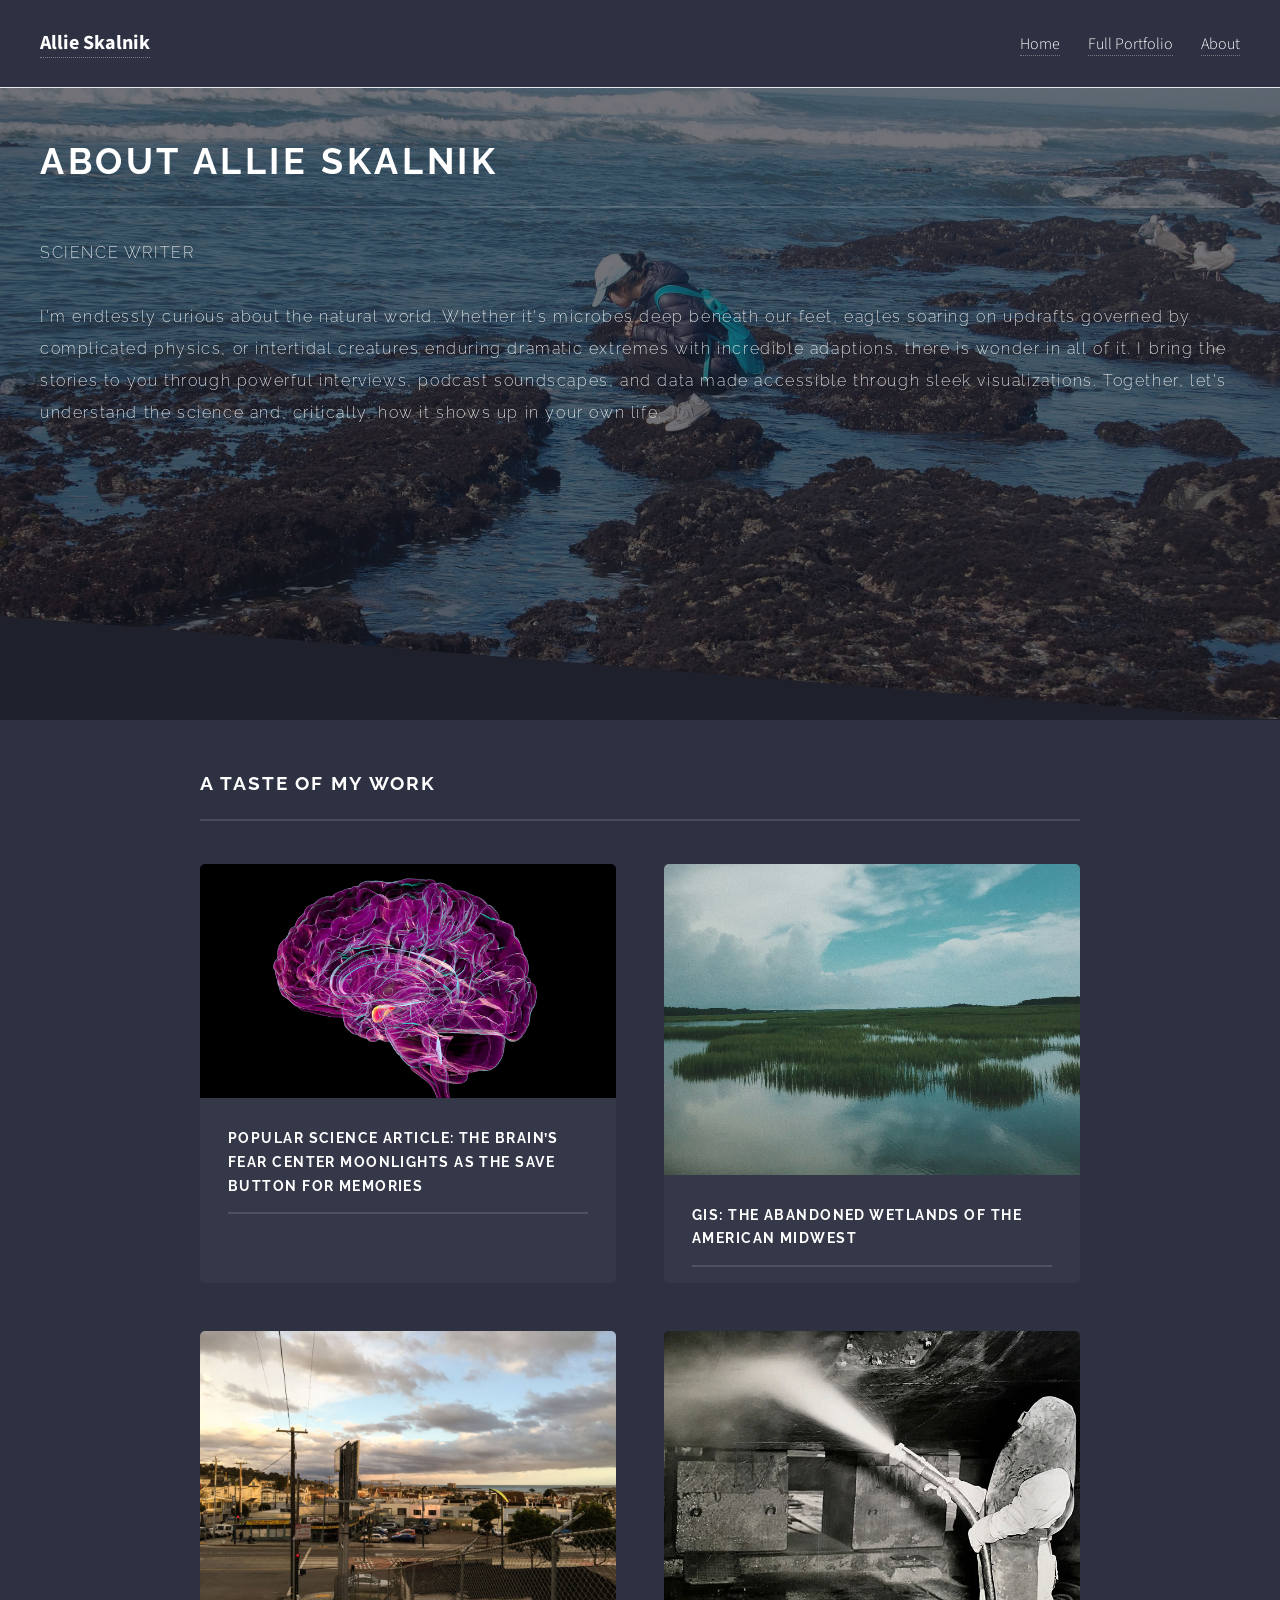
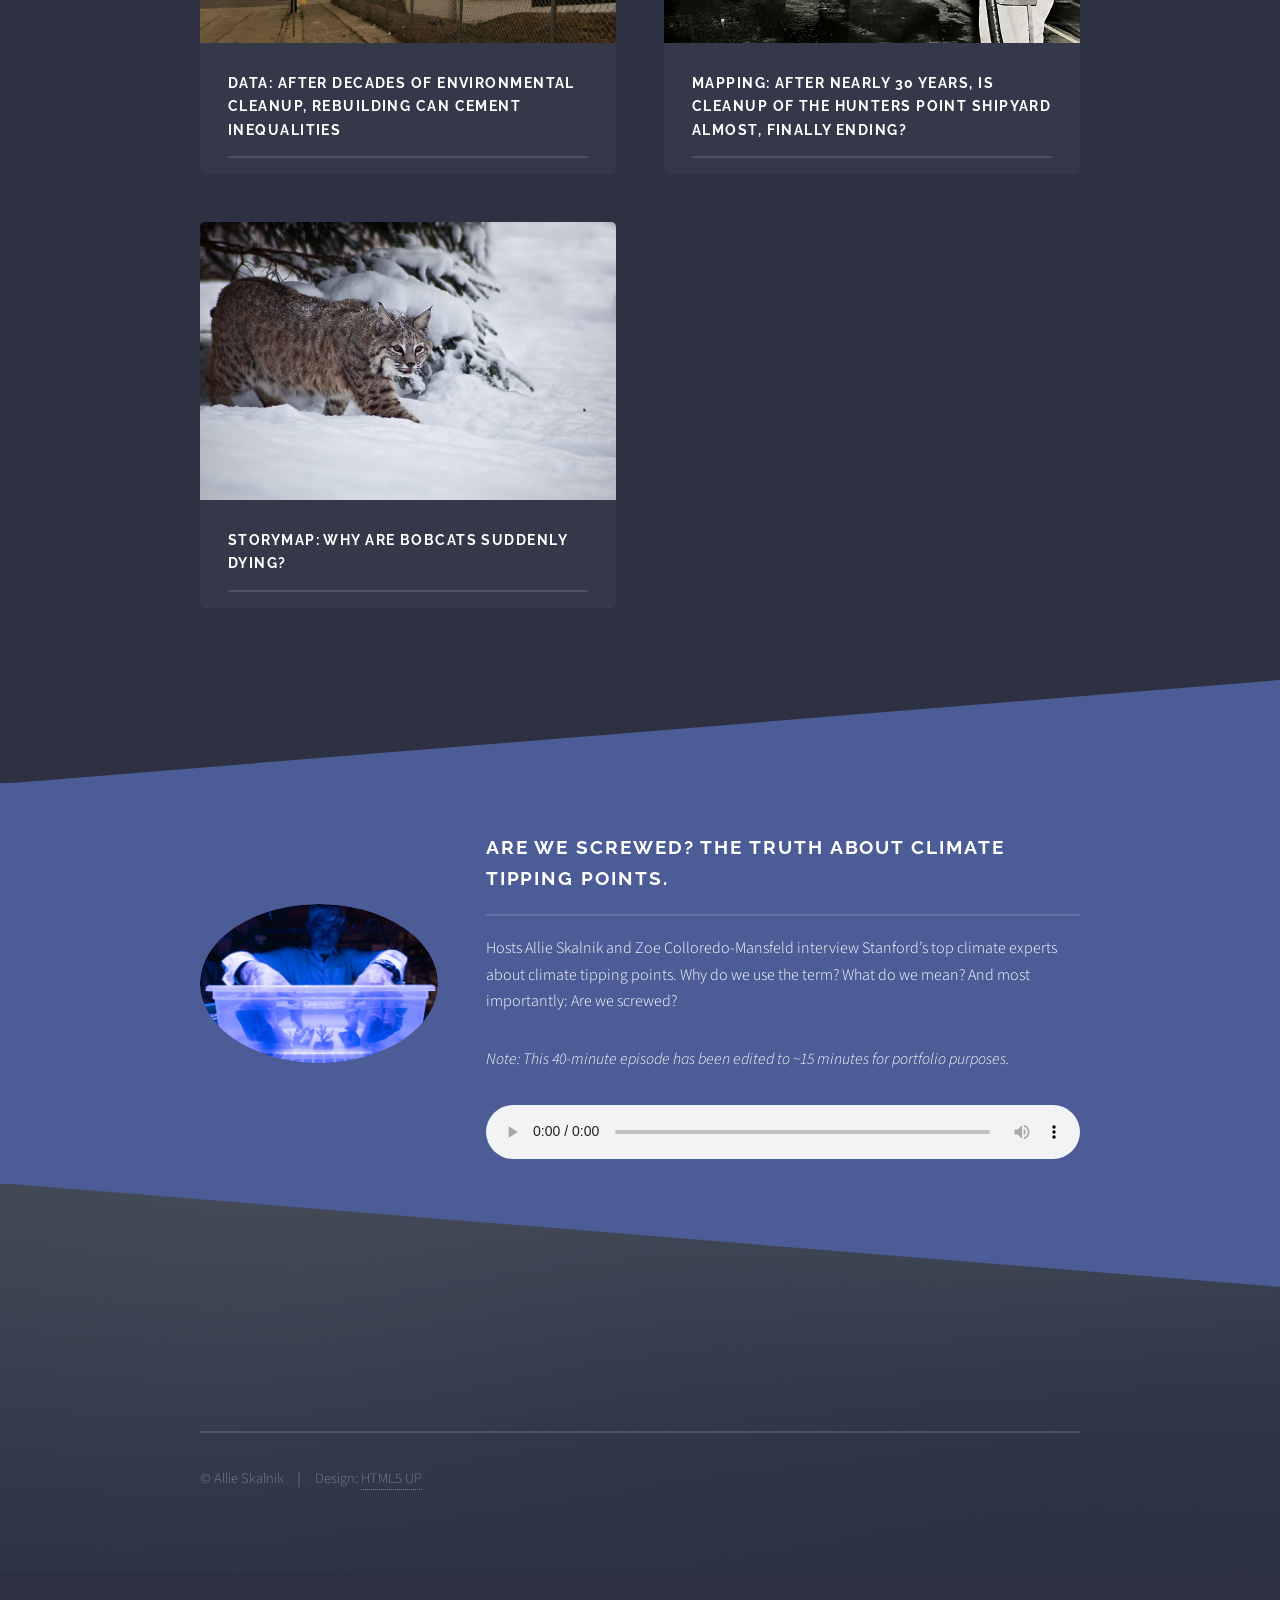
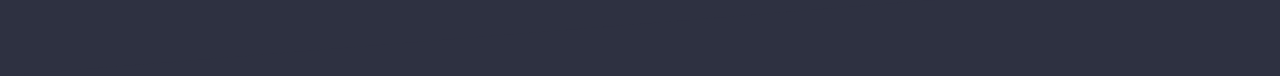
==== commit a50feb52: "Update about.html" ====
--- a/about.html
+++ b/about.html
@@ -38,8 +38,9 @@
 							<div class="banner-text">
 								<h2>About Allie Skalnik</h2>
 								<p>Science Writer</p>
-                                <p>I'm endlessly curious about the natural world. Whether it's microbes deep beneath our feet, eagles soaring on updrafts governed by complicated physics, or intertidal creatures enduring dramatic extremes with incredible adaptions, there is wonder in all of it. I bring the stories to you through powerful interviews, podcast soundscapes, and data made accessible through sleek visualizations. Together, let's understand the science and, critically, how it shows up in your own life.</p>
-							
+								<div class="sentence-case">
+                                	<p>I'm endlessly curious about the natural world. Whether it's microbes deep beneath our feet, eagles soaring on updrafts governed by complicated physics, or intertidal creatures enduring dramatic extremes with incredible adaptions, there is wonder in all of it. I bring the stories to you through powerful interviews, podcast soundscapes, and data made accessible through sleek visualizations. Together, let's understand the science and, critically, how it shows up in your own life.</p>
+								</div>
 					</section>
 
 				<!-- Wrapper -->
@@ -65,6 +66,27 @@
 				</a>
 				<h3 class="major">GIS: The abandoned wetlands of the American Midwest</h3>
 			</article>
+
+			<article>
+				<a href="https://andthewest.stanford.edu/2026/after-decades-of-environmental-cleanup-rebuilding-can-cement-inequalities/" class="image">
+					<img src="images/article0.jpg" alt="" />
+				</a>
+				<h3 class="major">Data: After decades of environmental cleanup, rebuilding can cement inequalities</h3>
+			</article>
+            
+			<article>
+				<a href="https://missionlocal.org/2025/10/sf-hunters-point-shipyard-superfund-timeline/" class="image">
+					<img src="images/article1.jpeg" alt="" />
+				</a>
+				<h3 class="major">Mapping: After nearly 30 years, is cleanup of the Hunters Point Shipyard almost, finally ending?</h3>
+			</article>
+
+			<article>
+				<a href="https://storymaps.arcgis.com/stories/4eab6ba2f1894ec8ad76f4144fd18264" class="image">
+					<img src="images/article20.jpg" alt="" />
+				</a>
+				<h3 class="major">Storymap: Why are bobcats suddenly dying?</h3>
+			</article>
 			
 
   		</section>
@@ -89,42 +111,6 @@
 	</div>
 </section>
 
-<!-- A taste of my work -->
-<section id="four" class="wrapper alt style1">
-	<div class="inner">
-
-		<section class="features">
-
-            <article>
-				<a href="https://andthewest.stanford.edu/2026/after-decades-of-environmental-cleanup-rebuilding-can-cement-inequalities/" class="image">
-					<img src="images/article0.jpg" alt="" />
-				</a>
-				<h3 class="major">Data: After decades of environmental cleanup, rebuilding can cement inequalities</h3>
-			</article>
-            
-			<article>
-				<a href="https://missionlocal.org/2025/10/sf-hunters-point-shipyard-superfund-timeline/" class="image">
-					<img src="images/article1.jpeg" alt="" />
-				</a>
-				<h3 class="major">Mapping: After nearly 30 years, is cleanup of the Hunters Point Shipyard almost, finally ending?</h3>
-			</article>
-
-			<article>
-				<a href="https://storymaps.arcgis.com/stories/4eab6ba2f1894ec8ad76f4144fd18264" class="image">
-					<img src="images/article20.jpg" alt="" />
-				</a>
-				<h3 class="major">Storymap: Why are bobcats suddenly dying?</h3>
-			</article>
-
-			<ul class="actions">
-			<a href="https://stanford.digication.com/allie-skalniks-nsc-eportfolio/home">
-				<button>Coding, Mapping & More</button>
-			</a>
-										
-
-		</section>
-	</div>
-
 
 				<!-- Footer -->
 					<section id="footer">
--- a/assets/css/main.css
+++ b/assets/css/main.css
@@ -4281,3 +4281,7 @@
         display: none !important;
     }
 }
+
+.sentence-case p {
+    text-transform: none !important;
+}
